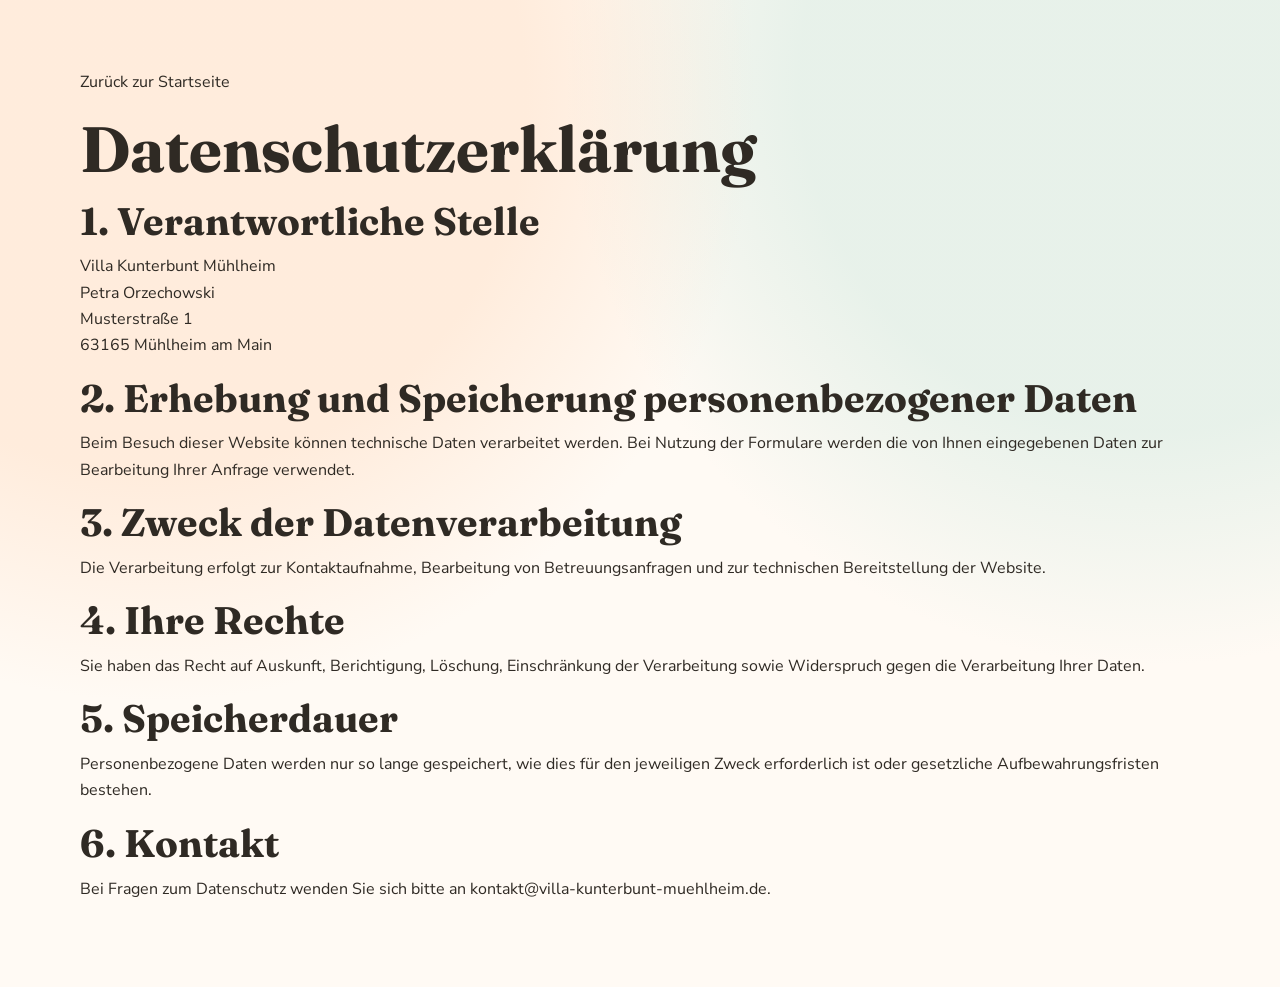
==== datenschutz.html @ 30f15ec4 "Initial premium website for Villa Kunterbunt Muehlheim" ====
<!DOCTYPE html>
<html lang="de">
<head>
  <meta charset="UTF-8" />
  <meta name="viewport" content="width=device-width, initial-scale=1.0" />
  <title>Datenschutz | Villa Kunterbunt Mühlheim</title>
  <link rel="preconnect" href="https://fonts.googleapis.com" />
  <link rel="preconnect" href="https://fonts.gstatic.com" crossorigin />
  <link href="https://fonts.googleapis.com/css2?family=Fraunces:opsz,wght@9..144,500;9..144,700&family=Nunito+Sans:wght@400;600;700;800&display=swap" rel="stylesheet" />
  <link rel="stylesheet" href="style.css" />
</head>
<body>
  <main class="section">
    <div class="container">
      <p><a href="index.html">Zurück zur Startseite</a></p>
      <h1>Datenschutzerklärung</h1>
      <h2>1. Verantwortliche Stelle</h2>
      <p>
        Villa Kunterbunt Mühlheim<br />
        Petra Orzechowski<br />
        Musterstraße 1<br />
        63165 Mühlheim am Main
      </p>
      <h2>2. Erhebung und Speicherung personenbezogener Daten</h2>
      <p>Beim Besuch dieser Website können technische Daten verarbeitet werden. Bei Nutzung der Formulare werden die von Ihnen eingegebenen Daten zur Bearbeitung Ihrer Anfrage verwendet.</p>
      <h2>3. Zweck der Datenverarbeitung</h2>
      <p>Die Verarbeitung erfolgt zur Kontaktaufnahme, Bearbeitung von Betreuungsanfragen und zur technischen Bereitstellung der Website.</p>
      <h2>4. Ihre Rechte</h2>
      <p>Sie haben das Recht auf Auskunft, Berichtigung, Löschung, Einschränkung der Verarbeitung sowie Widerspruch gegen die Verarbeitung Ihrer Daten.</p>
      <h2>5. Speicherdauer</h2>
      <p>Personenbezogene Daten werden nur so lange gespeichert, wie dies für den jeweiligen Zweck erforderlich ist oder gesetzliche Aufbewahrungsfristen bestehen.</p>
      <h2>6. Kontakt</h2>
      <p>Bei Fragen zum Datenschutz wenden Sie sich bitte an kontakt@villa-kunterbunt-muehlheim.de.</p>
    </div>
  </main>
</body>
</html>
---- style.css ----
:root {
  --bg: #fffaf4;
  --bg-soft: #fff2e5;
  --surface: #ffffff;
  --text: #2f2a24;
  --muted: #6c6258;
  --primary: #f08b6e;
  --primary-strong: #de6f50;
  --secondary: #88b8ae;
  --ring: rgba(240, 139, 110, 0.3);
  --shadow: 0 12px 32px rgba(64, 44, 24, 0.12);
  --radius: 18px;
}

* {
  box-sizing: border-box;
}

html {
  scroll-behavior: smooth;
}

body {
  margin: 0;
  font-family: "Nunito Sans", "Segoe UI", sans-serif;
  color: var(--text);
  background:
    radial-gradient(circle at 12% 10%, rgba(255, 219, 191, 0.45) 0 26%, transparent 42%),
    radial-gradient(circle at 90% 8%, rgba(190, 226, 216, 0.36) 0 24%, transparent 40%),
    var(--bg);
  line-height: 1.65;
}

h1,
h2,
h3 {
  font-family: "Fraunces", Georgia, serif;
  line-height: 1.2;
  margin: 0 0 0.6rem;
}

h1 {
  font-size: clamp(2rem, 5vw, 4rem);
}

h2 {
  font-size: clamp(1.5rem, 3vw, 2.5rem);
}

h3 {
  font-size: clamp(1.15rem, 2vw, 1.4rem);
}

p {
  margin: 0 0 1rem;
}

a {
  color: inherit;
  text-decoration: none;
}

.skip-link {
  position: absolute;
  left: -9999px;
  top: auto;
  width: 1px;
  height: 1px;
  overflow: hidden;
}

.skip-link:focus {
  left: 1rem;
  top: 1rem;
  width: auto;
  height: auto;
  background: var(--surface);
  padding: 0.7rem 1rem;
  border-radius: 12px;
  z-index: 999;
}

.container {
  width: min(1120px, 92vw);
  margin-inline: auto;
}

.site-header {
  position: sticky;
  top: 0;
  z-index: 100;
  backdrop-filter: blur(8px);
  background: rgba(255, 250, 244, 0.82);
  border-bottom: 1px solid rgba(108, 98, 88, 0.12);
}

.nav {
  display: flex;
  align-items: center;
  justify-content: space-between;
  min-height: 74px;
}

.brand {
  display: flex;
  gap: 0.7rem;
  align-items: center;
}

.brand-mark {
  display: inline-grid;
  place-items: center;
  width: 44px;
  height: 44px;
  background: linear-gradient(140deg, var(--primary), #f8b89b);
  border-radius: 13px;
  color: #fff;
  font-weight: 800;
}

.brand-text {
  display: flex;
  flex-direction: column;
  font-size: 0.9rem;
  line-height: 1.1;
}

.brand-text small {
  color: var(--muted);
}

.nav-toggle {
  border: 0;
  background: transparent;
  font-weight: 700;
  color: var(--text);
}

.nav-list {
  list-style: none;
  display: none;
  gap: 1rem;
  margin: 0;
  padding: 0;
}

.nav-list a {
  padding: 0.35rem 0.2rem;
  border-radius: 8px;
  font-weight: 700;
}

.nav-list a:hover,
.nav-list a:focus-visible {
  color: var(--primary-strong);
}

.btn {
  display: inline-flex;
  align-items: center;
  justify-content: center;
  border: 0;
  border-radius: 999px;
  background: var(--primary);
  color: #fff;
  padding: 0.75rem 1.2rem;
  font-weight: 800;
  cursor: pointer;
  transition: transform 180ms ease, background-color 180ms ease;
}

.btn:hover,
.btn:focus-visible {
  transform: translateY(-2px);
  background: var(--primary-strong);
}

.btn-ghost {
  background: transparent;
  border: 2px solid rgba(222, 111, 80, 0.3);
  color: var(--primary-strong);
}

.btn-sm {
  padding: 0.45rem 0.9rem;
  font-size: 0.9rem;
}

.hero {
  position: relative;
  overflow: clip;
  padding: 6rem 0 4rem;
}

.hero-bg {
  position: absolute;
  inset: 0;
  background:
    linear-gradient(110deg, rgba(255, 255, 255, 0.15), rgba(255, 255, 255, 0.4)),
    radial-gradient(circle at 65% 50%, rgba(136, 184, 174, 0.15), transparent 52%);
  will-change: transform;
}

.hero-shape {
  position: absolute;
  border-radius: 50%;
  filter: blur(2px);
}

.hero-shape-a {
  width: 220px;
  height: 220px;
  right: -60px;
  top: 20%;
  background: rgba(240, 139, 110, 0.24);
}

.hero-shape-b {
  width: 280px;
  height: 280px;
  left: -100px;
  bottom: -120px;
  background: rgba(136, 184, 174, 0.22);
}

.hero-content {
  position: relative;
  max-width: 740px;
}

.kicker {
  display: inline-block;
  margin-bottom: 0.75rem;
  color: var(--primary-strong);
  font-weight: 800;
  letter-spacing: 0.04em;
  text-transform: uppercase;
  font-size: 0.82rem;
}

.lead {
  font-size: clamp(1.05rem, 2vw, 1.3rem);
  color: #4f4740;
}

.hero-cta {
  display: flex;
  flex-wrap: wrap;
  gap: 0.75rem;
  margin: 1.2rem 0 1.4rem;
}

.hero-badges {
  display: flex;
  flex-wrap: wrap;
  gap: 0.55rem;
  list-style: none;
  padding: 0;
  margin: 0;
}

.hero-badges li {
  background: var(--surface);
  border: 1px solid rgba(108, 98, 88, 0.14);
  border-radius: 999px;
  padding: 0.45rem 0.85rem;
  font-weight: 700;
}

.section {
  padding: 4.3rem 0;
}

.section-soft {
  background: linear-gradient(180deg, rgba(255, 242, 229, 0.95), rgba(255, 242, 229, 0.45));
}

.split {
  display: grid;
  gap: 1.8rem;
}

.image-card {
  background: var(--surface);
  border-radius: var(--radius);
  box-shadow: var(--shadow);
  min-height: 300px;
  display: grid;
  place-items: center;
  border: 1px solid rgba(108, 98, 88, 0.12);
}

.image-placeholder {
  color: var(--muted);
  font-weight: 700;
}

.tag-row {
  display: flex;
  flex-wrap: wrap;
  gap: 0.55rem;
}

.tag-row span {
  padding: 0.4rem 0.75rem;
  border-radius: 999px;
  background: rgba(136, 184, 174, 0.16);
  font-weight: 700;
}

.section-head {
  margin-bottom: 1.5rem;
}

.card-grid {
  display: grid;
  gap: 1rem;
}

.card {
  background: var(--surface);
  border-radius: var(--radius);
  padding: 1.2rem;
  border: 1px solid rgba(108, 98, 88, 0.12);
  box-shadow: var(--shadow);
  transition: transform 180ms ease;
}

.card:hover {
  transform: translateY(-4px);
}

.timeline {
  display: grid;
  gap: 0.8rem;
}

.time-item {
  background: var(--surface);
  border: 1px solid rgba(108, 98, 88, 0.12);
  border-left: 6px solid var(--secondary);
  border-radius: 14px;
  padding: 0.9rem 1rem;
}

.note {
  margin-top: 1rem;
  color: var(--muted);
  font-weight: 700;
}

.section-gallery {
  position: relative;
}

.gallery-grid {
  display: grid;
  grid-template-columns: repeat(2, minmax(0, 1fr));
  gap: 0.9rem;
}

.gallery-item {
  min-height: 120px;
  border-radius: 14px;
  display: grid;
  place-items: center;
  font-weight: 800;
  color: #5a5148;
  border: 1px dashed rgba(108, 98, 88, 0.3);
  background:
    linear-gradient(135deg, rgba(240, 139, 110, 0.22), rgba(136, 184, 174, 0.2));
}

.faq {
  display: grid;
  gap: 0.8rem;
}

.faq-item {
  border-radius: 14px;
  border: 1px solid rgba(108, 98, 88, 0.16);
  background: var(--surface);
  overflow: hidden;
}

.faq-question {
  width: 100%;
  text-align: left;
  padding: 1rem;
  border: 0;
  background: transparent;
  font: inherit;
  font-weight: 800;
  cursor: pointer;
}

.faq-answer {
  max-height: 0;
  overflow: hidden;
  transition: max-height 250ms ease;
}

.faq-answer p {
  margin: 0;
  padding: 0 1rem 1rem;
}

.form {
  background: var(--surface);
  border-radius: var(--radius);
  box-shadow: var(--shadow);
  border: 1px solid rgba(108, 98, 88, 0.14);
  padding: 1.2rem;
  display: grid;
  gap: 0.55rem;
}

label {
  font-weight: 700;
}

input,
textarea {
  width: 100%;
  border: 1px solid rgba(108, 98, 88, 0.26);
  border-radius: 12px;
  padding: 0.7rem 0.8rem;
  font: inherit;
  background: #fffdfa;
}

input:focus-visible,
textarea:focus-visible,
button:focus-visible,
a:focus-visible {
  outline: 3px solid var(--ring);
  outline-offset: 1px;
}

.form-message {
  min-height: 1.4rem;
  margin: 0;
  font-weight: 700;
  color: var(--secondary);
}

.contact-list {
  padding-left: 1.1rem;
}

.floating-cta {
  position: fixed;
  right: 1rem;
  bottom: 1rem;
  z-index: 120;
  background: var(--primary-strong);
  color: #fff;
  font-weight: 800;
  border-radius: 999px;
  padding: 0.85rem 1.1rem;
  box-shadow: 0 10px 22px rgba(222, 111, 80, 0.35);
}

.site-footer {
  border-top: 1px solid rgba(108, 98, 88, 0.16);
  background: #fff7ef;
  padding: 1.2rem 0;
}

.footer-content {
  display: flex;
  gap: 1rem;
  align-items: center;
  justify-content: space-between;
  flex-wrap: wrap;
}

.footer-links {
  display: flex;
  gap: 0.8rem;
  font-weight: 700;
}

.reveal {
  opacity: 0;
  transform: translateY(14px);
  transition: opacity 500ms ease, transform 500ms ease;
}

.reveal.show {
  opacity: 1;
  transform: translateY(0);
}

@media (min-width: 840px) {
  .nav-toggle {
    display: none;
  }

  .nav-list {
    display: flex;
    align-items: center;
  }

  .split {
    grid-template-columns: repeat(2, minmax(0, 1fr));
    align-items: center;
  }

  .split.reverse > :first-child {
    order: 2;
  }

  .card-grid-3 {
    grid-template-columns: repeat(3, minmax(0, 1fr));
  }

  .card-grid-2 {
    grid-template-columns: repeat(2, minmax(0, 1fr));
  }

  .gallery-grid {
    grid-template-columns: repeat(3, minmax(0, 1fr));
  }
}

@media (max-width: 839px) {
  .nav-list.open {
    display: grid;
    position: absolute;
    left: 4vw;
    right: 4vw;
    top: 66px;
    padding: 1rem;
    background: #fffaf4;
    border: 1px solid rgba(108, 98, 88, 0.14);
    border-radius: 14px;
    box-shadow: var(--shadow);
  }
}

@media (prefers-reduced-motion: reduce) {
  html {
    scroll-behavior: auto;
  }

  * {
    animation: none !important;
    transition: none !important;
  }
}
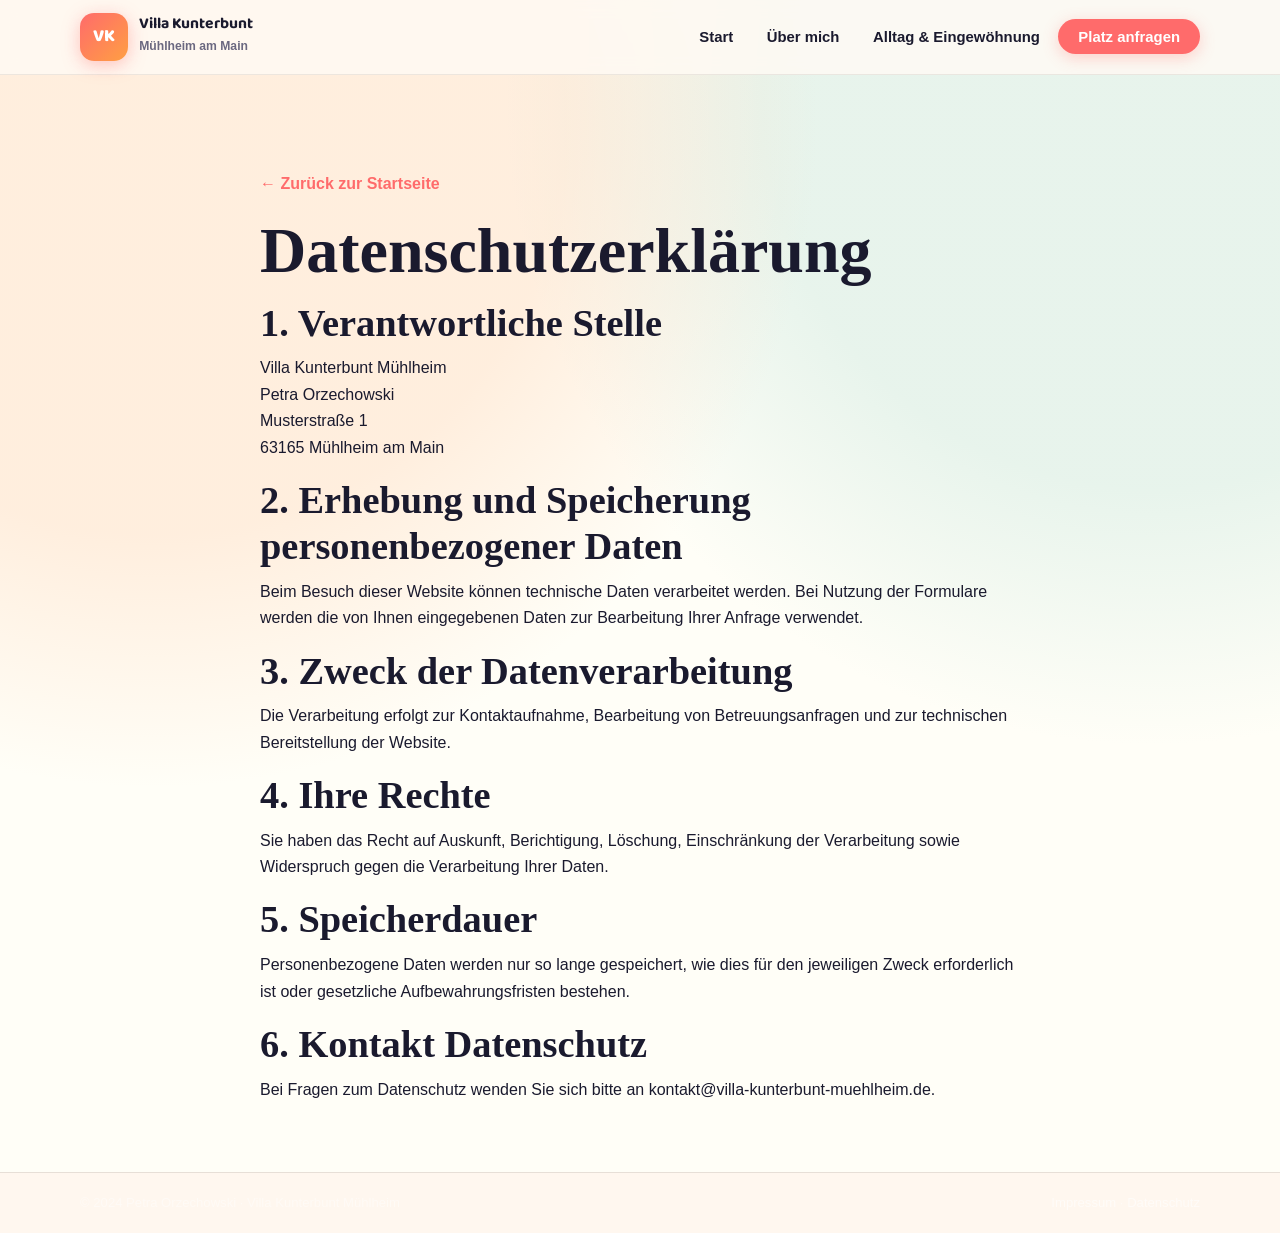
==== commit 753ba1e6: "Redesign: multi-page layout, parallax, joyful children's design, real content" ====
--- a/datenschutz.html
+++ b/datenschutz.html
@@ -6,21 +6,34 @@
   <title>Datenschutz | Villa Kunterbunt Mühlheim</title>
   <link rel="preconnect" href="https://fonts.googleapis.com" />
   <link rel="preconnect" href="https://fonts.gstatic.com" crossorigin />
-  <link href="https://fonts.googleapis.com/css2?family=Fraunces:opsz,wght@9..144,500;9..144,700&family=Nunito+Sans:wght@400;600;700;800&display=swap" rel="stylesheet" />
+  <link href="https://fonts.googleapis.com/css2?family=Baloo+2:wght@700;800&family=Nunito:wght@400;600;700;800&display=swap" rel="stylesheet" />
   <link rel="stylesheet" href="style.css" />
 </head>
 <body>
-  <main class="section">
-    <div class="container">
-      <p><a href="index.html">Zurück zur Startseite</a></p>
-      <h1>Datenschutzerklärung</h1>
+  <a class="skip-link" href="#main">Zum Inhalt springen</a>
+  <header class="site-header" id="site-header">
+    <nav class="nav container" aria-label="Hauptnavigation">
+      <a class="logo" href="index.html" aria-label="Villa Kunterbunt Startseite">
+        <div class="logo-mark" aria-hidden="true">VK</div>
+        <div class="logo-text"><strong>Villa Kunterbunt</strong><small>Mühlheim am Main</small></div>
+      </a>
+      <button class="nav-toggle" aria-expanded="false" aria-label="Menü öffnen" aria-controls="nav-menu">
+        <span></span><span></span><span></span>
+      </button>
+      <ul class="nav-menu" id="nav-menu">
+        <li><a href="index.html">Start</a></li>
+        <li><a href="ueber-mich.html">Über mich</a></li>
+        <li><a href="eingewohnung.html">Alltag & Eingewöhnung</a></li>
+        <li><a href="kontakt.html" class="nav-cta">Platz anfragen</a></li>
+      </ul>
+    </nav>
+  </header>
+  <main id="main" class="section" style="padding-top:6rem;">
+    <div class="container" style="max-width:760px;">
+      <a href="index.html" style="font-weight:800;color:var(--coral);">← Zurück zur Startseite</a>
+      <h1 style="margin-top:1rem;">Datenschutzerklärung</h1>
       <h2>1. Verantwortliche Stelle</h2>
-      <p>
-        Villa Kunterbunt Mühlheim<br />
-        Petra Orzechowski<br />
-        Musterstraße 1<br />
-        63165 Mühlheim am Main
-      </p>
+      <p>Villa Kunterbunt Mühlheim<br />Petra Orzechowski<br />Musterstraße 1<br />63165 Mühlheim am Main</p>
       <h2>2. Erhebung und Speicherung personenbezogener Daten</h2>
       <p>Beim Besuch dieser Website können technische Daten verarbeitet werden. Bei Nutzung der Formulare werden die von Ihnen eingegebenen Daten zur Bearbeitung Ihrer Anfrage verwendet.</p>
       <h2>3. Zweck der Datenverarbeitung</h2>
@@ -29,9 +42,18 @@
       <p>Sie haben das Recht auf Auskunft, Berichtigung, Löschung, Einschränkung der Verarbeitung sowie Widerspruch gegen die Verarbeitung Ihrer Daten.</p>
       <h2>5. Speicherdauer</h2>
       <p>Personenbezogene Daten werden nur so lange gespeichert, wie dies für den jeweiligen Zweck erforderlich ist oder gesetzliche Aufbewahrungsfristen bestehen.</p>
-      <h2>6. Kontakt</h2>
+      <h2>6. Kontakt Datenschutz</h2>
       <p>Bei Fragen zum Datenschutz wenden Sie sich bitte an kontakt@villa-kunterbunt-muehlheim.de.</p>
     </div>
   </main>
+  <footer class="site-footer">
+    <div class="container">
+      <div class="footer-bottom" style="border-top:none;padding-top:0;">
+        <span>© 2024 Petra Orzechowski · Villa Kunterbunt Mühlheim</span>
+        <span><a href="impressum.html" style="color:rgba(255,255,255,.6);">Impressum</a> · <a href="datenschutz.html" style="color:rgba(255,255,255,.6);">Datenschutz</a></span>
+      </div>
+    </div>
+  </footer>
+  <script src="script.js"></script>
 </body>
 </html>
--- a/style.css
+++ b/style.css
@@ -1,5 +1,522 @@
+/* =====================================================
+   VILLA KUNTERBUNT — Design System
+   ===================================================== */
 :root {
-  --bg: #fffaf4;
+  --yellow: #FFD93D;
+  --coral: #FF6B6B;
+  --mint: #6BCB77;
+  --blue: #4D96FF;
+  --purple: #C77DFF;
+  --orange: #FF9F43;
+
+  --bg: #FFFEF7;
+  --bg-yellow: #FFF9E6;
+  --bg-coral: #FFF0EE;
+  --bg-mint: #EEFDF1;
+  --bg-blue: #EEF4FF;
+  --bg-purple: #F6EEFF;
+
+  --text: #1A1A2E;
+  --muted: #6B6880;
+  --card: #FFFFFF;
+  --border: rgba(26,26,46,0.09);
+
+  --radius: 18px;
+  --radius-lg: 28px;
+  --radius-full: 999px;
+  --shadow: 0 6px 28px rgba(26,26,46,0.10);
+  --shadow-lg: 0 14px 54px rgba(26,26,46,0.16);
+  --trans: 0.28s cubic-bezier(0.34,1.56,0.64,1);
+}
+
+/* ── RESET ── */
+*, *::before, *::after { box-sizing: border-box; margin: 0; padding: 0; }
+html { scroll-behavior: smooth; }
+body {
+  font-family: "Nunito", "Segoe UI", sans-serif;
+  color: var(--text); background: var(--bg);
+  line-height: 1.7; overflow-x: hidden;
+}
+img { max-width: 100%; display: block; }
+a { text-decoration: none; color: inherit; }
+ul { list-style: none; }
+
+/* ── SKIP LINK ── */
+.skip-link { position:absolute; left:-9999px; top:auto; width:1px; height:1px; overflow:hidden; }
+.skip-link:focus { left:1rem; top:1rem; width:auto; height:auto; background:#fff; padding:.75rem 1rem; border-radius:12px; z-index:999; }
+
+/* ── TYPOGRAPHY ── */
+h1,h2,h3,h4 {
+  font-family: "Baloo 2", "Nunito", sans-serif;
+  font-weight: 800; line-height: 1.15;
+}
+h1 { font-size: clamp(2.2rem, 6vw, 4.6rem); }
+h2 { font-size: clamp(1.7rem, 4vw, 2.9rem); }
+h3 { font-size: clamp(1.15rem, 2.5vw, 1.65rem); }
+p { margin-bottom: 1rem; }
+p:last-child { margin-bottom: 0; }
+.kicker {
+  display: inline-block; font-weight: 800; font-size: .78rem;
+  letter-spacing: .09em; text-transform: uppercase;
+  color: var(--coral); margin-bottom: .5rem;
+}
+
+/* ── LAYOUT ── */
+.container { width: min(1140px, 92vw); margin-inline: auto; }
+.section { padding: 5rem 0; position: relative; }
+.section-sm { padding: 3rem 0; }
+.section-head { text-align: center; max-width: 640px; margin-inline: auto; margin-bottom: 2.5rem; }
+
+/* ── BUTTONS ── */
+.btn {
+  display: inline-flex; align-items: center; gap: .45rem;
+  border: 0; border-radius: var(--radius-full);
+  padding: .85rem 1.7rem;
+  font: 800 1rem/1 "Nunito", sans-serif;
+  cursor: pointer; transition: var(--trans);
+}
+.btn-primary { background: var(--coral); color: #fff; box-shadow: 0 6px 22px rgba(255,107,107,.4); }
+.btn-primary:hover { transform: translateY(-3px) scale(1.03); box-shadow: 0 12px 30px rgba(255,107,107,.5); }
+.btn-yellow { background: var(--yellow); color: var(--text); box-shadow: 0 6px 20px rgba(255,217,61,.4); }
+.btn-yellow:hover { transform: translateY(-3px) scale(1.03); }
+.btn-ghost { background: transparent; border: 2.5px solid var(--coral); color: var(--coral); }
+.btn-ghost:hover { background: var(--coral); color: #fff; transform: translateY(-2px); }
+.btn-white { background: #fff; color: var(--coral); box-shadow: var(--shadow); }
+.btn-white:hover { transform: translateY(-3px); box-shadow: var(--shadow-lg); }
+a:focus-visible, button:focus-visible, input:focus-visible, textarea:focus-visible {
+  outline: 3px solid var(--coral); outline-offset: 2px;
+}
+
+/* ── HEADER ── */
+.site-header {
+  position: fixed; top: 0; left: 0; right: 0; z-index: 200;
+  transition: background .3s, box-shadow .3s;
+}
+.site-header.scrolled {
+  background: rgba(255,254,247,.95); backdrop-filter: blur(12px);
+  box-shadow: 0 2px 24px rgba(26,26,46,.1);
+}
+.nav { display: flex; align-items: center; justify-content: space-between; min-height: 76px; }
+.logo { display: flex; align-items: center; gap: .7rem; font-weight: 800; }
+.logo-mark {
+  width: 48px; height: 48px; border-radius: 14px;
+  display: grid; place-items: center;
+  font-family: "Baloo 2", sans-serif; font-weight: 800; font-size: 1.1rem;
+  color: #fff;
+  background: linear-gradient(135deg, var(--coral), var(--orange));
+  box-shadow: 0 4px 18px rgba(255,107,107,.4);
+  flex-shrink: 0;
+}
+.logo-text strong { display: block; line-height: 1.1; font-size: .98rem; font-family: "Baloo 2", sans-serif; }
+.logo-text small { color: var(--muted); font-size: .76rem; font-weight: 700; }
+.nav-menu { display: flex; align-items: center; gap: .2rem; }
+.nav-menu a {
+  padding: .5rem .95rem; border-radius: var(--radius-full);
+  font-weight: 800; font-size: .93rem; transition: .2s;
+}
+.nav-menu a:hover { background: var(--bg-yellow); color: var(--coral); }
+.nav-menu a.active { background: var(--bg-coral); color: var(--coral); }
+.nav-cta {
+  background: var(--coral) !important; color: #fff !important;
+  padding: .6rem 1.25rem !important;
+  box-shadow: 0 4px 16px rgba(255,107,107,.3);
+}
+.nav-cta:hover { transform: translateY(-2px); box-shadow: 0 8px 24px rgba(255,107,107,.45) !important; }
+.nav-toggle {
+  display: none; background: none; border: none; cursor: pointer;
+  width: 44px; height: 44px;
+  flex-direction: column; align-items: center; justify-content: center; gap: 6px;
+}
+.nav-toggle span {
+  display: block; width: 28px; height: 3px;
+  background: var(--text); border-radius: 3px;
+  transition: .3s cubic-bezier(.68,-.6,.32,1.6);
+}
+.nav-toggle.open span:nth-child(1) { transform: translateY(9px) rotate(45deg); }
+.nav-toggle.open span:nth-child(2) { transform: scaleX(0); opacity: 0; }
+.nav-toggle.open span:nth-child(3) { transform: translateY(-9px) rotate(-45deg); }
+
+/* ── HERO (landing) ── */
+.hero {
+  min-height: 100vh; display: flex; align-items: center;
+  position: relative; overflow: clip; padding: 7rem 0 4rem;
+  background: linear-gradient(135deg, #FFFEF7 0%, #FFF0EE 38%, #EEF4FF 68%, #EEFDF1 100%);
+}
+.hero-deco { position: absolute; inset: 0; pointer-events: none; }
+.blob {
+  position: absolute; border-radius: 50%;
+  will-change: transform; pointer-events: none;
+}
+.hero-content { position: relative; z-index: 2; max-width: 720px; }
+.hero h1 { margin-bottom: .9rem; }
+.hero h1 em { font-style: normal; color: var(--coral); }
+.hero .lead { font-size: clamp(1.05rem,2vw,1.28rem); color: #4A4560; margin-bottom: 1.8rem; }
+.hero-cta { display: flex; flex-wrap: wrap; gap: .8rem; margin-bottom: 2rem; }
+.hero-badges { display: flex; flex-wrap: wrap; gap: .55rem; }
+.hero-badges li {
+  background: #fff; border: 2px solid var(--border);
+  border-radius: var(--radius-full); padding: .38rem .85rem;
+  font-weight: 800; font-size: .88rem;
+}
+
+/* ── DECO ITEMS (floating emoji/shapes) ── */
+.deco-item {
+  position: absolute; pointer-events: none; will-change: transform;
+  user-select: none; line-height: 1;
+}
+
+/* ── WAVE DIVIDER ── */
+.wave { line-height: 0; display: block; overflow: hidden; }
+.wave svg { display: block; width: 100%; }
+
+/* ── STATS STRIP ── */
+.stats-strip { background: var(--yellow); padding: 2.5rem 0; overflow: hidden; position: relative; }
+.stats-grid { display: grid; grid-template-columns: repeat(4,1fr); gap: 1rem; text-align: center; }
+.stat-item .icon { font-size: 2.2rem; margin-bottom: .3rem; }
+.stat-item strong {
+  display: block; font-family: "Baloo 2", sans-serif;
+  font-size: clamp(2rem,4vw,3.4rem); font-weight: 800; line-height: 1; color: var(--text);
+}
+.stat-item span { font-weight: 800; font-size: .88rem; color: #4A3C00; }
+
+/* ── TEASER CARDS ── */
+.teaser-grid { display: grid; grid-template-columns: repeat(3,1fr); gap: 1.5rem; }
+.teaser-card {
+  background: var(--card); border-radius: var(--radius-lg);
+  padding: 2rem 1.8rem; box-shadow: var(--shadow);
+  transition: var(--trans); position: relative; overflow: hidden;
+  border: 2.5px solid transparent;
+  display: flex; flex-direction: column;
+}
+.teaser-card:hover { transform: translateY(-8px) rotate(.4deg); box-shadow: var(--shadow-lg); }
+.teaser-card-yellow:hover { border-color: var(--yellow); }
+.teaser-card-mint:hover   { border-color: var(--mint); }
+.teaser-card-blue:hover   { border-color: var(--blue); }
+.teaser-icon { font-size: 3rem; margin-bottom: .8rem; }
+.teaser-card h3 { margin-bottom: .5rem; }
+.teaser-card p { color: var(--muted); flex: 1; margin-bottom: 1.2rem; }
+.teaser-link { font-weight: 800; display: inline-flex; align-items: center; gap: .3rem; transition: gap .2s; }
+.teaser-link:hover { gap: .55rem; }
+.teaser-card-yellow .teaser-link { color: #B38600; }
+.teaser-card-mint .teaser-link   { color: #2F8C4B; }
+.teaser-card-blue .teaser-link   { color: var(--blue); }
+.teaser-bg-icon {
+  position: absolute; right: -14px; bottom: -18px;
+  font-size: 7.5rem; opacity: .06; pointer-events: none; line-height: 1;
+}
+
+/* ── FEATURES ── */
+.feature-grid { display: grid; grid-template-columns: repeat(auto-fit,minmax(200px,1fr)); gap: 1.5rem; }
+.feature-item { text-align: center; padding: 1.4rem 1rem; }
+.feature-icon {
+  width: 72px; height: 72px; border-radius: 20px;
+  display: grid; place-items: center; font-size: 2rem;
+  margin: 0 auto .9rem;
+}
+.fi-yellow { background: var(--bg-yellow); }
+.fi-coral  { background: var(--bg-coral); }
+.fi-mint   { background: var(--bg-mint); }
+.fi-blue   { background: var(--bg-blue); }
+.fi-purple { background: var(--bg-purple); }
+.feature-item h3 { font-size: 1.05rem; margin-bottom: .35rem; }
+.feature-item p  { color: var(--muted); font-size: .9rem; }
+
+/* ── GENERIC CARD ── */
+.card {
+  background: var(--card); border-radius: var(--radius);
+  padding: 1.5rem; box-shadow: var(--shadow);
+  border: 2px solid var(--border); transition: .2s ease;
+}
+.card:hover { transform: translateY(-4px); box-shadow: var(--shadow-lg); }
+
+/* ── SPLIT LAYOUT ── */
+.split { display: grid; grid-template-columns: repeat(2,1fr); gap: 3rem; align-items: center; }
+.split.rev > *:first-child { order: 2; }
+
+/* ── IMAGE PLACEHOLDER ── */
+.img-ph {
+  background: linear-gradient(135deg, var(--bg-yellow), var(--bg-coral));
+  border-radius: var(--radius-lg); min-height: 320px;
+  display: grid; place-items: center; text-align: center; padding: 2rem;
+  font-weight: 800; color: var(--muted);
+  border: 3px dashed rgba(26,26,46,.15);
+}
+
+/* ── PAGE HERO (sub-pages) ── */
+.page-hero {
+  padding: 8.5rem 0 3.5rem; position: relative; overflow: clip;
+}
+.page-hero-content { position: relative; z-index: 2; }
+.page-hero h1 { margin-bottom: .8rem; }
+.page-hero .lead { font-size: 1.12rem; color: var(--muted); max-width: 600px; }
+
+/* ── SECTION BACKGROUNDS ── */
+.bg-yellow { background: var(--bg-yellow); }
+.bg-coral  { background: var(--bg-coral); }
+.bg-mint   { background: var(--bg-mint); }
+.bg-blue   { background: var(--bg-blue); }
+.bg-purple { background: var(--bg-purple); }
+.bg-dark   { background: var(--text); color: #fff; }
+.bg-dark .kicker { color: var(--yellow); }
+
+/* ── TIMELINE (career) ── */
+.timeline { position: relative; padding-left: 2.2rem; }
+.timeline::before {
+  content: ""; position: absolute; left: 0; top: 0; bottom: 0;
+  width: 4px; border-radius: 2px;
+  background: linear-gradient(to bottom, var(--coral), var(--yellow), var(--mint), var(--blue));
+}
+.tl-item { position: relative; padding: 0 0 2.2rem 2rem; }
+.tl-item:last-child { padding-bottom: 0; }
+.tl-dot {
+  position: absolute; left: -2.55rem; top: .2rem;
+  width: 20px; height: 20px; border-radius: 50%;
+  background: #fff; border: 4px solid var(--coral);
+  box-shadow: 0 2px 10px rgba(255,107,107,.4);
+}
+.tl-year {
+  display: inline-block; background: var(--bg-coral); color: var(--coral);
+  padding: .2rem .7rem; border-radius: var(--radius-full);
+  font-weight: 800; font-size: .83rem; margin-bottom: .4rem;
+}
+.tl-item h4 { margin-bottom: .3rem; }
+.tl-item p  { color: var(--muted); font-size: .93rem; margin: 0; }
+
+/* ── CERT CARDS ── */
+.cert-cards { display: grid; grid-template-columns: repeat(auto-fit,minmax(250px,1fr)); gap: 1.2rem; }
+.cert-card {
+  background: var(--card); border-radius: var(--radius); padding: 1.3rem 1.5rem;
+  box-shadow: var(--shadow); border-top: 4px solid var(--coral);
+}
+.cert-card .year { font-family: "Baloo 2", sans-serif; font-size: 2.2rem; font-weight: 800; color: var(--coral); line-height: 1; }
+.cert-card h4 { margin: .2rem 0 .15rem; }
+.cert-card p { color: var(--muted); font-size: .88rem; margin: 0; }
+
+/* ── QUOTE ── */
+.quote-block {
+  border-radius: var(--radius-lg); padding: 2.5rem 2.5rem 2.5rem 5rem;
+  background: linear-gradient(135deg, var(--bg-yellow), var(--bg-coral));
+  position: relative; border-left: 6px solid var(--yellow);
+}
+.quote-block::before {
+  content: "\201C"; font-family: "Baloo 2", sans-serif; font-size: 9rem; line-height: .7;
+  position: absolute; top: 1.2rem; left: 1.2rem;
+  color: var(--yellow); opacity: .55;
+}
+.quote-block blockquote { font-size: clamp(1.05rem,2vw,1.3rem); font-weight: 700; font-style: italic; }
+.quote-block cite { display: block; margin-top: .9rem; font-style: normal; font-weight: 800; color: var(--coral); }
+
+/* ── STEP CARDS (Eingewöhnung) ── */
+.steps { display: grid; gap: 1.2rem; counter-reset: step; }
+.step-item {
+  display: flex; gap: 1.2rem; align-items: flex-start;
+  background: var(--card); border-radius: var(--radius);
+  padding: 1.3rem 1.5rem; box-shadow: var(--shadow);
+  counter-increment: step; transition: .2s;
+}
+.step-item:hover { transform: translateX(6px); }
+.step-num {
+  flex-shrink: 0; width: 50px; height: 50px; border-radius: 50%;
+  background: linear-gradient(135deg, var(--coral), var(--orange));
+  color: #fff; display: grid; place-items: center;
+  font-family: "Baloo 2", sans-serif; font-weight: 800; font-size: 1.35rem;
+  box-shadow: 0 4px 14px rgba(255,107,107,.35);
+}
+.step-body h4 { margin-bottom: .3rem; }
+.step-body p  { color: var(--muted); font-size: .92rem; margin: 0; }
+
+/* ── TIME STEPS (Tagesablauf) ── */
+.time-steps { display: grid; gap: .85rem; }
+.time-step {
+  display: flex; gap: 1.2rem; align-items: center;
+  background: var(--card); border-radius: var(--radius);
+  padding: 1rem 1.3rem; box-shadow: 0 3px 16px rgba(26,26,46,.08);
+  border-left: 5px solid var(--step-color, var(--coral));
+  transition: .2s;
+}
+.time-step:hover { transform: translateX(5px); }
+.step-emoji { font-size: 1.9rem; flex-shrink: 0; }
+.step-time  { font-family: "Baloo 2", sans-serif; font-weight: 800; font-size: .92rem; color: var(--step-color, var(--coral)); min-width: 110px; white-space: nowrap; }
+.step-info h4 { margin-bottom: .15rem; }
+.step-info p  { color: var(--muted); font-size: .9rem; margin: 0; }
+
+/* ── ACTIVITY CARDS ── */
+.activity-grid { display: grid; grid-template-columns: repeat(auto-fit,minmax(180px,1fr)); gap: 1rem; }
+.activity-card {
+  background: var(--card); border-radius: var(--radius); padding: 1.2rem;
+  text-align: center; box-shadow: var(--shadow); transition: var(--trans);
+  border: 2.5px solid transparent;
+}
+.activity-card:hover { transform: translateY(-5px) scale(1.02); border-color: var(--yellow); }
+.activity-card .icon { font-size: 2.6rem; margin-bottom: .5rem; }
+.activity-card h4 { font-size: .95rem; }
+.activity-card p { color: var(--muted); font-size: .85rem; margin: 0; }
+
+/* ── KOSTEN ── */
+.kosten-card {
+  background: linear-gradient(135deg, var(--coral), var(--orange));
+  border-radius: var(--radius-lg); padding: 2.5rem;
+  color: #fff; text-align: center;
+}
+.kosten-card .price { font-family: "Baloo 2", sans-serif; font-size: 3.6rem; font-weight: 800; line-height: 1; margin: .5rem 0 .2rem; }
+.kosten-card .price-label { font-size: 1rem; opacity: .9; margin-bottom: 1rem; }
+.kosten-card p { opacity: .92; max-width: 440px; margin-inline: auto; }
+
+/* ── HOURS ── */
+.hours-grid { display: grid; gap: .7rem; }
+.hours-item {
+  display: flex; justify-content: space-between; align-items: center;
+  background: var(--card); border-radius: 12px; padding: .9rem 1.2rem;
+  font-weight: 700; border-left: 4px solid var(--mint);
+}
+.hours-day  { color: var(--muted); }
+.hours-time { color: var(--text); font-weight: 800; }
+
+/* ── FORM ── */
+.form-card {
+  background: var(--card); border-radius: var(--radius-lg);
+  padding: 2rem 2rem 1.5rem; box-shadow: var(--shadow-lg);
+  border: 2px solid var(--border);
+}
+.form-group { margin-bottom: 1.2rem; }
+label { display: block; font-weight: 800; margin-bottom: .4rem; font-size: .88rem; }
+input, textarea, select {
+  width: 100%; border: 2px solid var(--border); border-radius: 12px;
+  padding: .8rem 1rem; font: 700 .95rem "Nunito", sans-serif;
+  background: var(--bg); transition: .2s;
+}
+input:focus, textarea:focus { border-color: var(--coral); background: #fff; outline: none; }
+textarea { resize: vertical; }
+.form-message { min-height: 1.4rem; font-weight: 800; margin-top: .5rem; }
+.form-message.ok  { color: var(--mint); }
+.form-message.err { color: var(--coral); }
+
+/* ── FAQ ── */
+.faq-list { display: grid; gap: .8rem; }
+.faq-item {
+  background: var(--card); border-radius: var(--radius);
+  overflow: hidden; box-shadow: 0 3px 16px rgba(26,26,46,.08);
+  border: 2.5px solid transparent; transition: .2s;
+}
+.faq-item.open { border-color: var(--yellow); }
+.faq-btn {
+  width: 100%; text-align: left; padding: 1.1rem 1.3rem;
+  background: none; border: none;
+  font: 800 1rem/1.3 "Nunito", sans-serif;
+  cursor: pointer; color: var(--text);
+  display: flex; align-items: center; justify-content: space-between; gap: .5rem;
+}
+.faq-btn::after { content: "+"; font-size: 1.5rem; font-weight: 800; color: var(--coral); flex-shrink: 0; transition: .25s; }
+.faq-item.open .faq-btn::after { content: "−"; }
+.faq-body { max-height: 0; overflow: hidden; transition: max-height .3s ease; }
+.faq-body-inner { padding: 0 1.3rem 1.2rem; color: var(--muted); font-weight: 600; }
+
+/* ── CTA SECTION ── */
+.cta-section {
+  background: linear-gradient(135deg, var(--coral), var(--orange), #FF6B9D);
+  padding: 5.5rem 0; text-align: center; color: #fff;
+  position: relative; overflow: hidden;
+}
+.cta-section h2 { color: #fff; margin-bottom: .8rem; }
+.cta-section .cta-lead { font-size: 1.12rem; opacity: .92; max-width: 520px; margin: 0 auto 2rem; }
+.cta-row { display: flex; justify-content: center; flex-wrap: wrap; gap: .8rem; }
+.cta-deco { position: absolute; pointer-events: none; font-size: 4rem; opacity: .08; }
+
+/* ── FLOATING CTA ── */
+.floating-btn {
+  position: fixed; bottom: 1.4rem; right: 1.4rem; z-index: 150;
+  background: linear-gradient(135deg, var(--coral), var(--orange));
+  color: #fff; border-radius: var(--radius-full);
+  padding: .9rem 1.4rem; font-weight: 800; font-size: .92rem;
+  box-shadow: 0 8px 28px rgba(255,107,107,.45);
+  transition: var(--trans);
+  animation: flt 3s ease-in-out infinite;
+}
+.floating-btn:hover { transform: translateY(-5px) scale(1.05); box-shadow: 0 14px 36px rgba(255,107,107,.55); animation: none; }
+@keyframes flt { 0%,100%{transform:translateY(0)} 50%{transform:translateY(-5px)} }
+
+/* ── GALLERY ── */
+.gallery-grid { display: grid; grid-template-columns: repeat(3,1fr); gap: 1rem; }
+.gallery-item {
+  aspect-ratio: 4/3; border-radius: var(--radius);
+  display: grid; place-items: center;
+  font-weight: 800; color: var(--muted); font-size: .9rem;
+  background: linear-gradient(135deg, var(--bg-yellow), var(--bg-mint));
+  border: 3px dashed rgba(26,26,46,.15);
+  transition: .2s; cursor: pointer;
+}
+.gallery-item:hover { transform: scale(1.03); border-style: solid; border-color: var(--yellow); }
+
+/* ── CONTACT INFO ── */
+.contact-info-list { display: grid; gap: .9rem; }
+.contact-info-item {
+  display: flex; gap: 1rem; align-items: flex-start;
+  background: var(--card); border-radius: var(--radius);
+  padding: 1rem 1.2rem; box-shadow: 0 3px 14px rgba(26,26,46,.07);
+}
+.ci-icon { font-size: 1.7rem; flex-shrink: 0; }
+.ci-label { font-weight: 800; font-size: .82rem; color: var(--muted); text-transform: uppercase; letter-spacing: .06em; }
+.ci-value { font-weight: 700; }
+
+/* ── FOOTER ── */
+.site-footer { background: var(--text); color: rgba(255,255,255,.82); padding: 3.5rem 0 1.5rem; }
+.footer-grid { display: grid; grid-template-columns: 2fr 1fr 1fr; gap: 2.5rem; margin-bottom: 2rem; }
+.footer-brand .logo-mark { background: linear-gradient(135deg, var(--coral), var(--orange)); margin-bottom: .8rem; }
+.footer-brand p { font-size: .88rem; color: rgba(255,255,255,.6); margin-top: .7rem; line-height: 1.6; }
+.footer-col h4 { color: #fff; margin-bottom: 1rem; font-size: .82rem; text-transform: uppercase; letter-spacing: .07em; }
+.footer-col ul { display: grid; gap: .5rem; }
+.footer-col a { color: rgba(255,255,255,.62); font-weight: 700; font-size: .88rem; transition: .2s; }
+.footer-col a:hover { color: var(--yellow); }
+.footer-bottom {
+  border-top: 1px solid rgba(255,255,255,.1); padding-top: 1.5rem;
+  display: flex; justify-content: space-between; align-items: center;
+  font-size: .82rem; color: rgba(255,255,255,.45); flex-wrap: wrap; gap: .5rem;
+}
+
+/* ── REVEAL ANIMATION ── */
+.reveal { opacity: 0; transform: translateY(22px); transition: opacity .6s ease, transform .6s ease; }
+.reveal.visible { opacity: 1; transform: translateY(0); }
+.d1 { transition-delay: .1s; }
+.d2 { transition-delay: .2s; }
+.d3 { transition-delay: .3s; }
+.d4 { transition-delay: .4s; }
+
+/* ── RESPONSIVE ── */
+@media (max-width: 1024px) {
+  .stats-grid { grid-template-columns: repeat(2,1fr); }
+  .footer-grid { grid-template-columns: 1fr 1fr; }
+  .footer-brand { grid-column: 1/-1; }
+}
+@media (max-width: 840px) {
+  .split { grid-template-columns: 1fr; gap: 2rem; }
+  .split.rev > *:first-child { order: 0; }
+  .teaser-grid { grid-template-columns: 1fr; }
+  .gallery-grid { grid-template-columns: repeat(2,1fr); }
+  .footer-grid { grid-template-columns: 1fr; }
+  .nav-toggle { display: flex; }
+  .nav-menu {
+    display: none; position: absolute; top: 76px; left: 0; right: 0;
+    background: rgba(255,254,247,.97); backdrop-filter: blur(12px);
+    flex-direction: column; padding: 1.5rem; gap: .3rem;
+    border-bottom: 2px solid var(--border);
+    box-shadow: 0 8px 30px rgba(26,26,46,.1);
+  }
+  .nav-menu.open { display: flex; }
+  .nav-menu a { padding: .75rem 1rem; }
+  .page-hero { padding: 7.5rem 0 2.5rem; }
+}
+@media (max-width: 480px) {
+  .stats-grid { grid-template-columns: repeat(2,1fr); }
+  .gallery-grid { grid-template-columns: 1fr; }
+  .time-step { flex-wrap: wrap; }
+}
+@media (prefers-reduced-motion: reduce) {
+  html { scroll-behavior: auto; }
+  *, *::before, *::after { animation: none !important; transition: none !important; }
+}
+
+/* ── LEGACY TOKENS (keep for impressum/datenschutz compatibility) ── */
+
   --bg-soft: #fff2e5;
   --surface: #ffffff;
   --text: #2f2a24;
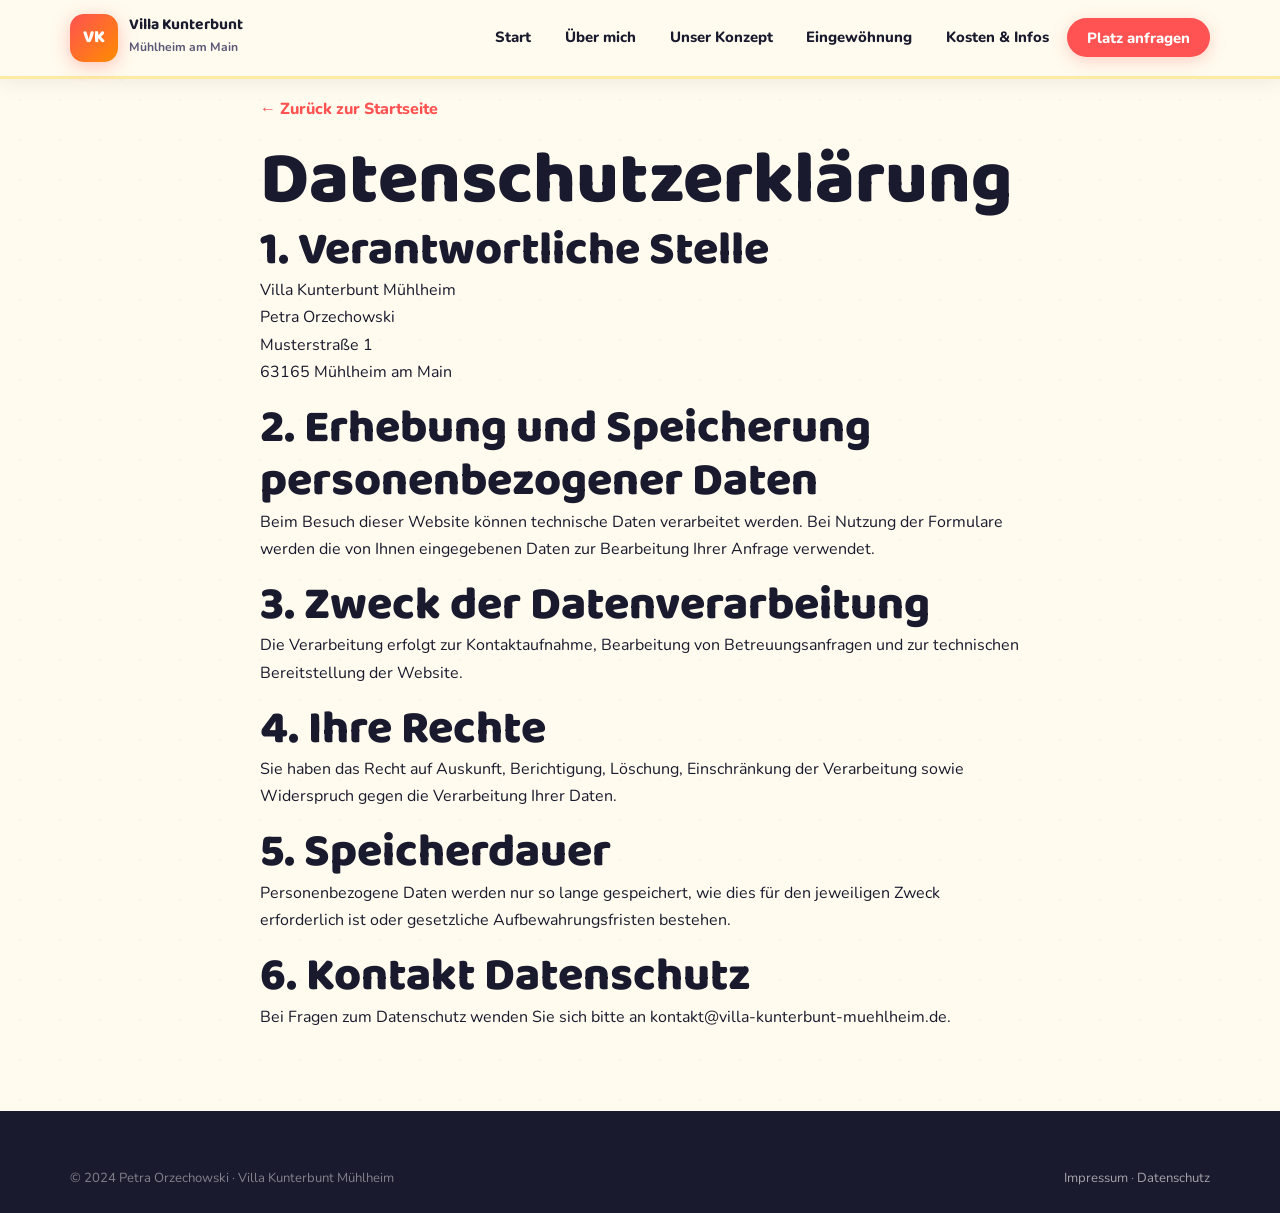
==== commit 692cdaa0: "Redesign: split pages, vivid colors, always-opaque navbar, polka-dot pattern" ====
--- a/datenschutz.html
+++ b/datenschutz.html
@@ -23,7 +23,9 @@
       <ul class="nav-menu" id="nav-menu">
         <li><a href="index.html">Start</a></li>
         <li><a href="ueber-mich.html">Über mich</a></li>
-        <li><a href="eingewohnung.html">Alltag & Eingewöhnung</a></li>
+        <li><a href="konzept.html">Unser Konzept</a></li>
+        <li><a href="eingewohnung.html">Eingewöhnung</a></li>
+        <li><a href="kosten.html">Kosten & Infos</a></li>
         <li><a href="kontakt.html" class="nav-cta">Platz anfragen</a></li>
       </ul>
     </nav>
--- a/style.css
+++ b/style.css
@@ -1,31 +1,32 @@
-/* =====================================================
+﻿/* =====================================================
    VILLA KUNTERBUNT — Design System
    ===================================================== */
 :root {
-  --yellow: #FFD93D;
-  --coral: #FF6B6B;
-  --mint: #6BCB77;
-  --blue: #4D96FF;
-  --purple: #C77DFF;
-  --orange: #FF9F43;
-
-  --bg: #FFFEF7;
-  --bg-yellow: #FFF9E6;
-  --bg-coral: #FFF0EE;
-  --bg-mint: #EEFDF1;
-  --bg-blue: #EEF4FF;
-  --bg-purple: #F6EEFF;
+  --yellow: #FFCA1A;
+  --coral: #FF5252;
+  --mint: #4DBF5F;
+  --blue: #3A82F7;
+  --purple: #B94FFA;
+  --orange: #FF8C00;
+  --pink: #FF6EC4;
+
+  --bg: #FFFBEE;
+  --bg-yellow: #FFF3B0;
+  --bg-coral: #FFE0DB;
+  --bg-mint: #C9F5D0;
+  --bg-blue: #D4E6FF;
+  --bg-purple: #EDD9FF;
 
   --text: #1A1A2E;
-  --muted: #6B6880;
+  --muted: #5C5777;
   --card: #FFFFFF;
   --border: rgba(26,26,46,0.09);
 
-  --radius: 18px;
-  --radius-lg: 28px;
+  --radius: 20px;
+  --radius-lg: 32px;
   --radius-full: 999px;
-  --shadow: 0 6px 28px rgba(26,26,46,0.10);
-  --shadow-lg: 0 14px 54px rgba(26,26,46,0.16);
+  --shadow: 0 6px 28px rgba(26,26,46,0.11);
+  --shadow-lg: 0 14px 54px rgba(26,26,46,0.18);
   --trans: 0.28s cubic-bezier(0.34,1.56,0.64,1);
 }
 
@@ -36,6 +37,10 @@
   font-family: "Nunito", "Segoe UI", sans-serif;
   color: var(--text); background: var(--bg);
   line-height: 1.7; overflow-x: hidden;
+  background-image: radial-gradient(rgba(255,82,82,.06) 1.5px, transparent 1.5px),
+                    radial-gradient(rgba(77,191,95,.06) 1.5px, transparent 1.5px);
+  background-size: 40px 40px;
+  background-position: 0 0, 20px 20px;
 }
 img { max-width: 100%; display: block; }
 a { text-decoration: none; color: inherit; }
@@ -90,11 +95,14 @@
 /* ── HEADER ── */
 .site-header {
   position: fixed; top: 0; left: 0; right: 0; z-index: 200;
-  transition: background .3s, box-shadow .3s;
+  background: rgba(255,251,238,.97); backdrop-filter: blur(14px);
+  box-shadow: 0 2px 20px rgba(26,26,46,.08);
+  border-bottom: 3px solid rgba(255,202,26,.35);
+  transition: box-shadow .3s;
 }
 .site-header.scrolled {
-  background: rgba(255,254,247,.95); backdrop-filter: blur(12px);
-  box-shadow: 0 2px 24px rgba(26,26,46,.1);
+  box-shadow: 0 4px 28px rgba(26,26,46,.14);
+  border-bottom-color: rgba(255,202,26,.6);
 }
 .nav { display: flex; align-items: center; justify-content: space-between; min-height: 76px; }
 .logo { display: flex; align-items: center; gap: .7rem; font-weight: 800; }
@@ -140,7 +148,7 @@
 .hero {
   min-height: 100vh; display: flex; align-items: center;
   position: relative; overflow: clip; padding: 7rem 0 4rem;
-  background: linear-gradient(135deg, #FFFEF7 0%, #FFF0EE 38%, #EEF4FF 68%, #EEFDF1 100%);
+  background: linear-gradient(140deg, #FFFBEE 0%, #FFE8E8 30%, #E0F0FF 65%, #D6F5DC 100%);
 }
 .hero-deco { position: absolute; inset: 0; pointer-events: none; }
 .blob {
@@ -154,9 +162,10 @@
 .hero-cta { display: flex; flex-wrap: wrap; gap: .8rem; margin-bottom: 2rem; }
 .hero-badges { display: flex; flex-wrap: wrap; gap: .55rem; }
 .hero-badges li {
-  background: #fff; border: 2px solid var(--border);
+  background: #fff; border: 2.5px solid var(--yellow);
   border-radius: var(--radius-full); padding: .38rem .85rem;
   font-weight: 800; font-size: .88rem;
+  box-shadow: 0 3px 10px rgba(255,202,26,.25);
 }
 
 /* ── DECO ITEMS (floating emoji/shapes) ── */
@@ -170,7 +179,15 @@
 .wave svg { display: block; width: 100%; }
 
 /* ── STATS STRIP ── */
-.stats-strip { background: var(--yellow); padding: 2.5rem 0; overflow: hidden; position: relative; }
+.stats-strip {
+  background: linear-gradient(135deg, var(--yellow), #FFB300);
+  padding: 2.5rem 0; overflow: hidden; position: relative;
+}
+.stats-strip::before {
+  content: ""; position: absolute; inset: 0;
+  background-image: radial-gradient(rgba(255,255,255,.25) 2px, transparent 2px);
+  background-size: 22px 22px;
+}
 .stats-grid { display: grid; grid-template-columns: repeat(4,1fr); gap: 1rem; text-align: center; }
 .stat-item .icon { font-size: 2.2rem; margin-bottom: .3rem; }
 .stat-item strong {
@@ -182,56 +199,83 @@
 /* ── TEASER CARDS ── */
 .teaser-grid { display: grid; grid-template-columns: repeat(3,1fr); gap: 1.5rem; }
 .teaser-card {
-  background: var(--card); border-radius: var(--radius-lg);
+  border-radius: var(--radius-lg);
   padding: 2rem 1.8rem; box-shadow: var(--shadow);
   transition: var(--trans); position: relative; overflow: hidden;
-  border: 2.5px solid transparent;
+  border: 3px solid transparent;
   display: flex; flex-direction: column;
 }
-.teaser-card:hover { transform: translateY(-8px) rotate(.4deg); box-shadow: var(--shadow-lg); }
+.teaser-card:hover { transform: translateY(-10px) rotate(.5deg); box-shadow: var(--shadow-lg); }
+.teaser-card-yellow { background: linear-gradient(135deg, #FFF8D6, #FFEEA0); }
 .teaser-card-yellow:hover { border-color: var(--yellow); }
+.teaser-card-mint { background: linear-gradient(135deg, #D9F5DD, #B5ECBA); }
 .teaser-card-mint:hover   { border-color: var(--mint); }
+.teaser-card-blue { background: linear-gradient(135deg, #DDF0FF, #B8DAFF); }
 .teaser-card-blue:hover   { border-color: var(--blue); }
-.teaser-icon { font-size: 3rem; margin-bottom: .8rem; }
+.teaser-card-purple { background: linear-gradient(135deg, #F0E0FF, #DBBDFF); }
+.teaser-card-purple:hover { border-color: var(--purple); }
+.teaser-icon { font-size: 3.2rem; margin-bottom: .8rem; }
 .teaser-card h3 { margin-bottom: .5rem; }
 .teaser-card p { color: var(--muted); flex: 1; margin-bottom: 1.2rem; }
 .teaser-link { font-weight: 800; display: inline-flex; align-items: center; gap: .3rem; transition: gap .2s; }
 .teaser-link:hover { gap: .55rem; }
-.teaser-card-yellow .teaser-link { color: #B38600; }
-.teaser-card-mint .teaser-link   { color: #2F8C4B; }
+.teaser-card-yellow .teaser-link { color: #8A6000; }
+.teaser-card-mint .teaser-link   { color: #1E6B2E; }
 .teaser-card-blue .teaser-link   { color: var(--blue); }
+.teaser-card-purple .teaser-link { color: #8E24AA; }
 .teaser-bg-icon {
   position: absolute; right: -14px; bottom: -18px;
-  font-size: 7.5rem; opacity: .06; pointer-events: none; line-height: 1;
+  font-size: 7.5rem; opacity: .08; pointer-events: none; line-height: 1;
 }
 
 /* ── FEATURES ── */
 .feature-grid { display: grid; grid-template-columns: repeat(auto-fit,minmax(200px,1fr)); gap: 1.5rem; }
-.feature-item { text-align: center; padding: 1.4rem 1rem; }
+.feature-item {
+  text-align: center; padding: 1.8rem 1.2rem;
+  background: var(--card); border-radius: var(--radius-lg);
+  box-shadow: var(--shadow); border: 3px solid var(--border);
+  transition: var(--trans);
+}
+.feature-item:hover { transform: translateY(-6px) scale(1.02); }
 .feature-icon {
-  width: 72px; height: 72px; border-radius: 20px;
-  display: grid; place-items: center; font-size: 2rem;
-  margin: 0 auto .9rem;
-}
-.fi-yellow { background: var(--bg-yellow); }
-.fi-coral  { background: var(--bg-coral); }
-.fi-mint   { background: var(--bg-mint); }
-.fi-blue   { background: var(--bg-blue); }
-.fi-purple { background: var(--bg-purple); }
-.feature-item h3 { font-size: 1.05rem; margin-bottom: .35rem; }
+  width: 80px; height: 80px; border-radius: 24px;
+  display: grid; place-items: center; font-size: 2.3rem;
+  margin: 0 auto 1rem;
+  box-shadow: 0 6px 18px rgba(26,26,46,.12);
+}
+.fi-yellow { background: linear-gradient(135deg,#FFE066,#FFB800); }
+.fi-coral  { background: linear-gradient(135deg,#FF8A8A,#FF3D3D); }
+.fi-mint   { background: linear-gradient(135deg,#7EDF8A,#28A745); }
+.fi-blue   { background: linear-gradient(135deg,#7ABAFF,#1565C0); }
+.fi-purple { background: linear-gradient(135deg,#D48FFF,#9C27B0); }
+.feature-item h3 { font-size: 1.1rem; margin-bottom: .4rem; }
 .feature-item p  { color: var(--muted); font-size: .9rem; }
 
 /* ── GENERIC CARD ── */
 .card {
   background: var(--card); border-radius: var(--radius);
   padding: 1.5rem; box-shadow: var(--shadow);
-  border: 2px solid var(--border); transition: .2s ease;
-}
-.card:hover { transform: translateY(-4px); box-shadow: var(--shadow-lg); }
-
-/* ── SPLIT LAYOUT ── */
-.split { display: grid; grid-template-columns: repeat(2,1fr); gap: 3rem; align-items: center; }
-.split.rev > *:first-child { order: 2; }
+  border: 2.5px solid var(--border); transition: .2s ease;
+}
+.card:hover { transform: translateY(-5px); box-shadow: var(--shadow-lg); }
+
+/* ── SECTION BACKGROUNDS ── */
+.bg-yellow { background: linear-gradient(135deg, #FFF3B0, #FFE566); }
+.bg-coral  { background: linear-gradient(135deg, #FFE0DB, #FFBAB2); }
+.bg-mint   { background: linear-gradient(135deg, #C9F5D0, #9EEAAA); }
+.bg-blue   { background: linear-gradient(135deg, #D4E6FF, #A7C8FF); }
+.bg-purple { background: linear-gradient(135deg, #EDD9FF, #D4AAFF); }
+.bg-dark   { background: var(--text); color: #fff; }
+.bg-dark .kicker { color: var(--yellow); }
+
+/* polka-dot overlay on colored sections */
+.bg-yellow::before,.bg-coral::before,.bg-mint::before,.bg-blue::before,.bg-purple::before {
+  content:""; position:absolute; inset:0; pointer-events:none;
+  background-image: radial-gradient(rgba(255,255,255,.5) 1.5px, transparent 1.5px);
+  background-size: 18px 18px; z-index:0;
+}
+.bg-yellow,.bg-coral,.bg-mint,.bg-blue,.bg-purple { position: relative; }
+.bg-yellow > *,.bg-coral > *,.bg-mint > *,.bg-blue > *,.bg-purple > * { position: relative; z-index: 1; }
 
 /* ── IMAGE PLACEHOLDER ── */
 .img-ph {
@@ -244,7 +288,7 @@
 
 /* ── PAGE HERO (sub-pages) ── */
 .page-hero {
-  padding: 8.5rem 0 3.5rem; position: relative; overflow: clip;
+  padding: 9rem 0 3.5rem; position: relative; overflow: clip;
 }
 .page-hero-content { position: relative; z-index: 2; }
 .page-hero h1 { margin-bottom: .8rem; }
@@ -413,14 +457,21 @@
 
 /* ── CTA SECTION ── */
 .cta-section {
-  background: linear-gradient(135deg, var(--coral), var(--orange), #FF6B9D);
+  background: linear-gradient(135deg, #FF3D6B 0%, var(--coral) 35%, var(--orange) 70%, #FFCA1A 100%);
   padding: 5.5rem 0; text-align: center; color: #fff;
   position: relative; overflow: hidden;
+}
+.cta-section::before {
+  content:""; position:absolute; inset:0;
+  background-image: radial-gradient(rgba(255,255,255,.18) 2px, transparent 2px),
+                    radial-gradient(rgba(255,255,255,.12) 2px, transparent 2px);
+  background-size: 30px 30px, 45px 45px;
+  background-position: 0 0, 15px 15px;
 }
 .cta-section h2 { color: #fff; margin-bottom: .8rem; }
 .cta-section .cta-lead { font-size: 1.12rem; opacity: .92; max-width: 520px; margin: 0 auto 2rem; }
 .cta-row { display: flex; justify-content: center; flex-wrap: wrap; gap: .8rem; }
-.cta-deco { position: absolute; pointer-events: none; font-size: 4rem; opacity: .08; }
+.cta-deco { position: absolute; pointer-events: none; font-size: 4rem; opacity: .12; }
 
 /* ── FLOATING CTA ── */
 .floating-btn {
@@ -474,8 +525,10 @@
 }
 
 /* ── REVEAL ANIMATION ── */
-.reveal { opacity: 0; transform: translateY(22px); transition: opacity .6s ease, transform .6s ease; }
-.reveal.visible { opacity: 1; transform: translateY(0); }
+/* Default: visible (no-JS fallback). JS adds .js-ready to <html> to enable hiding. */
+.reveal { transition: opacity .55s ease, transform .55s ease; }
+.js-ready .reveal { opacity: 0; transform: translateY(20px); }
+.js-ready .reveal.visible { opacity: 1; transform: translateY(0); }
 .d1 { transition-delay: .1s; }
 .d2 { transition-delay: .2s; }
 .d3 { transition-delay: .3s; }
@@ -496,9 +549,9 @@
   .nav-toggle { display: flex; }
   .nav-menu {
     display: none; position: absolute; top: 76px; left: 0; right: 0;
-    background: rgba(255,254,247,.97); backdrop-filter: blur(12px);
+    background: rgba(255,251,238,.97); backdrop-filter: blur(12px);
     flex-direction: column; padding: 1.5rem; gap: .3rem;
-    border-bottom: 2px solid var(--border);
+    border-bottom: 3px solid var(--yellow);
     box-shadow: 0 8px 30px rgba(26,26,46,.1);
   }
   .nav-menu.open { display: flex; }
@@ -515,554 +568,3 @@
   *, *::before, *::after { animation: none !important; transition: none !important; }
 }
 
-/* ── LEGACY TOKENS (keep for impressum/datenschutz compatibility) ── */
-
-  --bg-soft: #fff2e5;
-  --surface: #ffffff;
-  --text: #2f2a24;
-  --muted: #6c6258;
-  --primary: #f08b6e;
-  --primary-strong: #de6f50;
-  --secondary: #88b8ae;
-  --ring: rgba(240, 139, 110, 0.3);
-  --shadow: 0 12px 32px rgba(64, 44, 24, 0.12);
-  --radius: 18px;
-}
-
-* {
-  box-sizing: border-box;
-}
-
-html {
-  scroll-behavior: smooth;
-}
-
-body {
-  margin: 0;
-  font-family: "Nunito Sans", "Segoe UI", sans-serif;
-  color: var(--text);
-  background:
-    radial-gradient(circle at 12% 10%, rgba(255, 219, 191, 0.45) 0 26%, transparent 42%),
-    radial-gradient(circle at 90% 8%, rgba(190, 226, 216, 0.36) 0 24%, transparent 40%),
-    var(--bg);
-  line-height: 1.65;
-}
-
-h1,
-h2,
-h3 {
-  font-family: "Fraunces", Georgia, serif;
-  line-height: 1.2;
-  margin: 0 0 0.6rem;
-}
-
-h1 {
-  font-size: clamp(2rem, 5vw, 4rem);
-}
-
-h2 {
-  font-size: clamp(1.5rem, 3vw, 2.5rem);
-}
-
-h3 {
-  font-size: clamp(1.15rem, 2vw, 1.4rem);
-}
-
-p {
-  margin: 0 0 1rem;
-}
-
-a {
-  color: inherit;
-  text-decoration: none;
-}
-
-.skip-link {
-  position: absolute;
-  left: -9999px;
-  top: auto;
-  width: 1px;
-  height: 1px;
-  overflow: hidden;
-}
-
-.skip-link:focus {
-  left: 1rem;
-  top: 1rem;
-  width: auto;
-  height: auto;
-  background: var(--surface);
-  padding: 0.7rem 1rem;
-  border-radius: 12px;
-  z-index: 999;
-}
-
-.container {
-  width: min(1120px, 92vw);
-  margin-inline: auto;
-}
-
-.site-header {
-  position: sticky;
-  top: 0;
-  z-index: 100;
-  backdrop-filter: blur(8px);
-  background: rgba(255, 250, 244, 0.82);
-  border-bottom: 1px solid rgba(108, 98, 88, 0.12);
-}
-
-.nav {
-  display: flex;
-  align-items: center;
-  justify-content: space-between;
-  min-height: 74px;
-}
-
-.brand {
-  display: flex;
-  gap: 0.7rem;
-  align-items: center;
-}
-
-.brand-mark {
-  display: inline-grid;
-  place-items: center;
-  width: 44px;
-  height: 44px;
-  background: linear-gradient(140deg, var(--primary), #f8b89b);
-  border-radius: 13px;
-  color: #fff;
-  font-weight: 800;
-}
-
-.brand-text {
-  display: flex;
-  flex-direction: column;
-  font-size: 0.9rem;
-  line-height: 1.1;
-}
-
-.brand-text small {
-  color: var(--muted);
-}
-
-.nav-toggle {
-  border: 0;
-  background: transparent;
-  font-weight: 700;
-  color: var(--text);
-}
-
-.nav-list {
-  list-style: none;
-  display: none;
-  gap: 1rem;
-  margin: 0;
-  padding: 0;
-}
-
-.nav-list a {
-  padding: 0.35rem 0.2rem;
-  border-radius: 8px;
-  font-weight: 700;
-}
-
-.nav-list a:hover,
-.nav-list a:focus-visible {
-  color: var(--primary-strong);
-}
-
-.btn {
-  display: inline-flex;
-  align-items: center;
-  justify-content: center;
-  border: 0;
-  border-radius: 999px;
-  background: var(--primary);
-  color: #fff;
-  padding: 0.75rem 1.2rem;
-  font-weight: 800;
-  cursor: pointer;
-  transition: transform 180ms ease, background-color 180ms ease;
-}
-
-.btn:hover,
-.btn:focus-visible {
-  transform: translateY(-2px);
-  background: var(--primary-strong);
-}
-
-.btn-ghost {
-  background: transparent;
-  border: 2px solid rgba(222, 111, 80, 0.3);
-  color: var(--primary-strong);
-}
-
-.btn-sm {
-  padding: 0.45rem 0.9rem;
-  font-size: 0.9rem;
-}
-
-.hero {
-  position: relative;
-  overflow: clip;
-  padding: 6rem 0 4rem;
-}
-
-.hero-bg {
-  position: absolute;
-  inset: 0;
-  background:
-    linear-gradient(110deg, rgba(255, 255, 255, 0.15), rgba(255, 255, 255, 0.4)),
-    radial-gradient(circle at 65% 50%, rgba(136, 184, 174, 0.15), transparent 52%);
-  will-change: transform;
-}
-
-.hero-shape {
-  position: absolute;
-  border-radius: 50%;
-  filter: blur(2px);
-}
-
-.hero-shape-a {
-  width: 220px;
-  height: 220px;
-  right: -60px;
-  top: 20%;
-  background: rgba(240, 139, 110, 0.24);
-}
-
-.hero-shape-b {
-  width: 280px;
-  height: 280px;
-  left: -100px;
-  bottom: -120px;
-  background: rgba(136, 184, 174, 0.22);
-}
-
-.hero-content {
-  position: relative;
-  max-width: 740px;
-}
-
-.kicker {
-  display: inline-block;
-  margin-bottom: 0.75rem;
-  color: var(--primary-strong);
-  font-weight: 800;
-  letter-spacing: 0.04em;
-  text-transform: uppercase;
-  font-size: 0.82rem;
-}
-
-.lead {
-  font-size: clamp(1.05rem, 2vw, 1.3rem);
-  color: #4f4740;
-}
-
-.hero-cta {
-  display: flex;
-  flex-wrap: wrap;
-  gap: 0.75rem;
-  margin: 1.2rem 0 1.4rem;
-}
-
-.hero-badges {
-  display: flex;
-  flex-wrap: wrap;
-  gap: 0.55rem;
-  list-style: none;
-  padding: 0;
-  margin: 0;
-}
-
-.hero-badges li {
-  background: var(--surface);
-  border: 1px solid rgba(108, 98, 88, 0.14);
-  border-radius: 999px;
-  padding: 0.45rem 0.85rem;
-  font-weight: 700;
-}
-
-.section {
-  padding: 4.3rem 0;
-}
-
-.section-soft {
-  background: linear-gradient(180deg, rgba(255, 242, 229, 0.95), rgba(255, 242, 229, 0.45));
-}
-
-.split {
-  display: grid;
-  gap: 1.8rem;
-}
-
-.image-card {
-  background: var(--surface);
-  border-radius: var(--radius);
-  box-shadow: var(--shadow);
-  min-height: 300px;
-  display: grid;
-  place-items: center;
-  border: 1px solid rgba(108, 98, 88, 0.12);
-}
-
-.image-placeholder {
-  color: var(--muted);
-  font-weight: 700;
-}
-
-.tag-row {
-  display: flex;
-  flex-wrap: wrap;
-  gap: 0.55rem;
-}
-
-.tag-row span {
-  padding: 0.4rem 0.75rem;
-  border-radius: 999px;
-  background: rgba(136, 184, 174, 0.16);
-  font-weight: 700;
-}
-
-.section-head {
-  margin-bottom: 1.5rem;
-}
-
-.card-grid {
-  display: grid;
-  gap: 1rem;
-}
-
-.card {
-  background: var(--surface);
-  border-radius: var(--radius);
-  padding: 1.2rem;
-  border: 1px solid rgba(108, 98, 88, 0.12);
-  box-shadow: var(--shadow);
-  transition: transform 180ms ease;
-}
-
-.card:hover {
-  transform: translateY(-4px);
-}
-
-.timeline {
-  display: grid;
-  gap: 0.8rem;
-}
-
-.time-item {
-  background: var(--surface);
-  border: 1px solid rgba(108, 98, 88, 0.12);
-  border-left: 6px solid var(--secondary);
-  border-radius: 14px;
-  padding: 0.9rem 1rem;
-}
-
-.note {
-  margin-top: 1rem;
-  color: var(--muted);
-  font-weight: 700;
-}
-
-.section-gallery {
-  position: relative;
-}
-
-.gallery-grid {
-  display: grid;
-  grid-template-columns: repeat(2, minmax(0, 1fr));
-  gap: 0.9rem;
-}
-
-.gallery-item {
-  min-height: 120px;
-  border-radius: 14px;
-  display: grid;
-  place-items: center;
-  font-weight: 800;
-  color: #5a5148;
-  border: 1px dashed rgba(108, 98, 88, 0.3);
-  background:
-    linear-gradient(135deg, rgba(240, 139, 110, 0.22), rgba(136, 184, 174, 0.2));
-}
-
-.faq {
-  display: grid;
-  gap: 0.8rem;
-}
-
-.faq-item {
-  border-radius: 14px;
-  border: 1px solid rgba(108, 98, 88, 0.16);
-  background: var(--surface);
-  overflow: hidden;
-}
-
-.faq-question {
-  width: 100%;
-  text-align: left;
-  padding: 1rem;
-  border: 0;
-  background: transparent;
-  font: inherit;
-  font-weight: 800;
-  cursor: pointer;
-}
-
-.faq-answer {
-  max-height: 0;
-  overflow: hidden;
-  transition: max-height 250ms ease;
-}
-
-.faq-answer p {
-  margin: 0;
-  padding: 0 1rem 1rem;
-}
-
-.form {
-  background: var(--surface);
-  border-radius: var(--radius);
-  box-shadow: var(--shadow);
-  border: 1px solid rgba(108, 98, 88, 0.14);
-  padding: 1.2rem;
-  display: grid;
-  gap: 0.55rem;
-}
-
-label {
-  font-weight: 700;
-}
-
-input,
-textarea {
-  width: 100%;
-  border: 1px solid rgba(108, 98, 88, 0.26);
-  border-radius: 12px;
-  padding: 0.7rem 0.8rem;
-  font: inherit;
-  background: #fffdfa;
-}
-
-input:focus-visible,
-textarea:focus-visible,
-button:focus-visible,
-a:focus-visible {
-  outline: 3px solid var(--ring);
-  outline-offset: 1px;
-}
-
-.form-message {
-  min-height: 1.4rem;
-  margin: 0;
-  font-weight: 700;
-  color: var(--secondary);
-}
-
-.contact-list {
-  padding-left: 1.1rem;
-}
-
-.floating-cta {
-  position: fixed;
-  right: 1rem;
-  bottom: 1rem;
-  z-index: 120;
-  background: var(--primary-strong);
-  color: #fff;
-  font-weight: 800;
-  border-radius: 999px;
-  padding: 0.85rem 1.1rem;
-  box-shadow: 0 10px 22px rgba(222, 111, 80, 0.35);
-}
-
-.site-footer {
-  border-top: 1px solid rgba(108, 98, 88, 0.16);
-  background: #fff7ef;
-  padding: 1.2rem 0;
-}
-
-.footer-content {
-  display: flex;
-  gap: 1rem;
-  align-items: center;
-  justify-content: space-between;
-  flex-wrap: wrap;
-}
-
-.footer-links {
-  display: flex;
-  gap: 0.8rem;
-  font-weight: 700;
-}
-
-.reveal {
-  opacity: 0;
-  transform: translateY(14px);
-  transition: opacity 500ms ease, transform 500ms ease;
-}
-
-.reveal.show {
-  opacity: 1;
-  transform: translateY(0);
-}
-
-@media (min-width: 840px) {
-  .nav-toggle {
-    display: none;
-  }
-
-  .nav-list {
-    display: flex;
-    align-items: center;
-  }
-
-  .split {
-    grid-template-columns: repeat(2, minmax(0, 1fr));
-    align-items: center;
-  }
-
-  .split.reverse > :first-child {
-    order: 2;
-  }
-
-  .card-grid-3 {
-    grid-template-columns: repeat(3, minmax(0, 1fr));
-  }
-
-  .card-grid-2 {
-    grid-template-columns: repeat(2, minmax(0, 1fr));
-  }
-
-  .gallery-grid {
-    grid-template-columns: repeat(3, minmax(0, 1fr));
-  }
-}
-
-@media (max-width: 839px) {
-  .nav-list.open {
-    display: grid;
-    position: absolute;
-    left: 4vw;
-    right: 4vw;
-    top: 66px;
-    padding: 1rem;
-    background: #fffaf4;
-    border: 1px solid rgba(108, 98, 88, 0.14);
-    border-radius: 14px;
-    box-shadow: var(--shadow);
-  }
-}
-
-@media (prefers-reduced-motion: reduce) {
-  html {
-    scroll-behavior: auto;
-  }
-
-  * {
-    animation: none !important;
-    transition: none !important;
-  }
-}
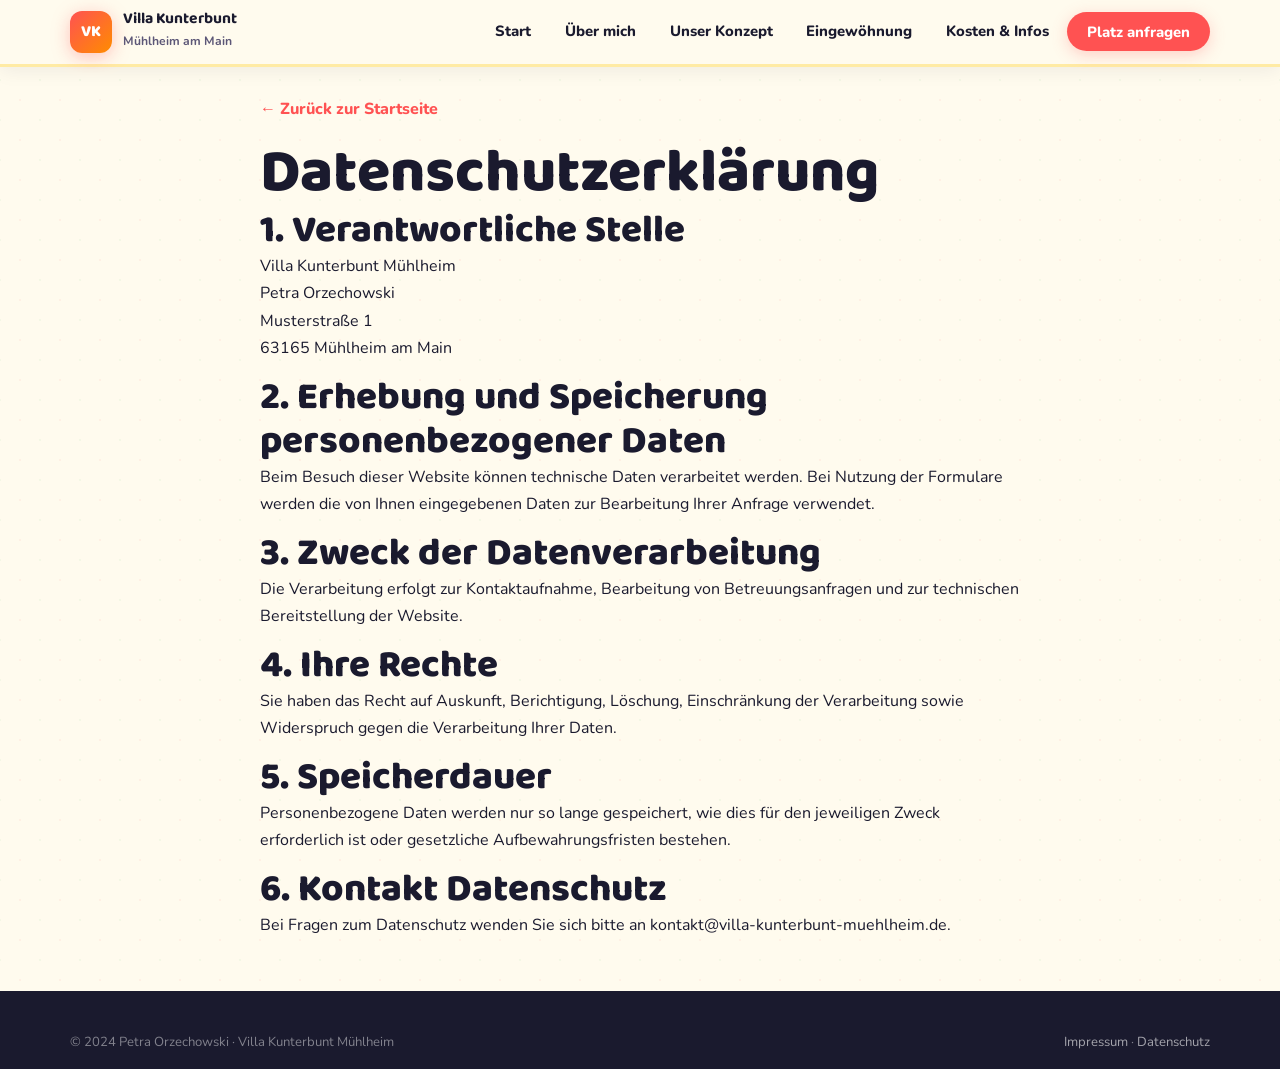
==== commit 0d72bc06: "frontend überarbeitung Co-authored-by: Copilot <copilot@github.com>" ====
--- a/datenschutz.html
+++ b/datenschutz.html
@@ -1,4 +1,4 @@
-<!DOCTYPE html>
+﻿<!DOCTYPE html>
 <html lang="de">
 <head>
   <meta charset="UTF-8" />
--- a/style.css
+++ b/style.css
@@ -8,6 +8,7 @@
   --blue: #3A82F7;
   --purple: #B94FFA;
   --orange: #FF8C00;
+  --nav-h: 64px;
   --pink: #FF6EC4;
 
   --bg: #FFFBEE;
@@ -50,15 +51,18 @@
 .skip-link { position:absolute; left:-9999px; top:auto; width:1px; height:1px; overflow:hidden; }
 .skip-link:focus { left:1rem; top:1rem; width:auto; height:auto; background:#fff; padding:.75rem 1rem; border-radius:12px; z-index:999; }
 
+/* anchor scroll offset */
+[id] { scroll-margin-top: calc(var(--nav-h) + .5rem); }
+
 /* ── TYPOGRAPHY ── */
 h1,h2,h3,h4 {
   font-family: "Baloo 2", "Nunito", sans-serif;
   font-weight: 800; line-height: 1.15;
 }
-h1 { font-size: clamp(2.2rem, 6vw, 4.6rem); }
-h2 { font-size: clamp(1.7rem, 4vw, 2.9rem); }
-h3 { font-size: clamp(1.15rem, 2.5vw, 1.65rem); }
-p { margin-bottom: 1rem; }
+h1 { font-size: clamp(1.95rem, 5vw, 3.8rem); }
+h2 { font-size: clamp(1.45rem, 3.2vw, 2.4rem); }
+h3 { font-size: clamp(1.05rem, 2vw, 1.4rem); }
+p { margin-bottom: .85rem; }
 p:last-child { margin-bottom: 0; }
 .kicker {
   display: inline-block; font-weight: 800; font-size: .78rem;
@@ -68,16 +72,18 @@
 
 /* ── LAYOUT ── */
 .container { width: min(1140px, 92vw); margin-inline: auto; }
-.section { padding: 5rem 0; position: relative; }
-.section-sm { padding: 3rem 0; }
-.section-head { text-align: center; max-width: 640px; margin-inline: auto; margin-bottom: 2.5rem; }
+.section { padding: 3.2rem 0; position: relative; }
+.section-sm { padding: 1.8rem 0; }
+.section-head { text-align: center; max-width: 640px; margin-inline: auto; margin-bottom: 1.6rem; }
+.split { display: grid; grid-template-columns: 1fr 1fr; gap: 2.5rem; align-items: center; }
+.split.rev > *:first-child { order: 2; }
 
 /* ── BUTTONS ── */
 .btn {
   display: inline-flex; align-items: center; gap: .45rem;
   border: 0; border-radius: var(--radius-full);
-  padding: .85rem 1.7rem;
-  font: 800 1rem/1 "Nunito", sans-serif;
+  padding: .75rem 1.5rem;
+  font: 800 .95rem/1 "Nunito", sans-serif;
   cursor: pointer; transition: var(--trans);
 }
 .btn-primary { background: var(--coral); color: #fff; box-shadow: 0 6px 22px rgba(255,107,107,.4); }
@@ -104,12 +110,12 @@
   box-shadow: 0 4px 28px rgba(26,26,46,.14);
   border-bottom-color: rgba(255,202,26,.6);
 }
-.nav { display: flex; align-items: center; justify-content: space-between; min-height: 76px; }
+.nav { display: flex; align-items: center; justify-content: space-between; min-height: var(--nav-h); }
 .logo { display: flex; align-items: center; gap: .7rem; font-weight: 800; }
 .logo-mark {
-  width: 48px; height: 48px; border-radius: 14px;
+  width: 42px; height: 42px; border-radius: 12px;
   display: grid; place-items: center;
-  font-family: "Baloo 2", sans-serif; font-weight: 800; font-size: 1.1rem;
+  font-family: "Baloo 2", sans-serif; font-weight: 800; font-size: 1rem;
   color: #fff;
   background: linear-gradient(135deg, var(--coral), var(--orange));
   box-shadow: 0 4px 18px rgba(255,107,107,.4);
@@ -146,8 +152,8 @@
 
 /* ── HERO (landing) ── */
 .hero {
-  min-height: 100vh; display: flex; align-items: center;
-  position: relative; overflow: clip; padding: 7rem 0 4rem;
+  min-height: 88vh; display: flex; align-items: center;
+  position: relative; overflow: clip; padding: 6.2rem 0 2.75rem;
   background: linear-gradient(140deg, #FFFBEE 0%, #FFE8E8 30%, #E0F0FF 65%, #D6F5DC 100%);
 }
 .hero-deco { position: absolute; inset: 0; pointer-events: none; }
@@ -155,12 +161,68 @@
   position: absolute; border-radius: 50%;
   will-change: transform; pointer-events: none;
 }
-.hero-content { position: relative; z-index: 2; max-width: 720px; }
-.hero h1 { margin-bottom: .9rem; }
+.hero-shell {
+  position: relative; z-index: 2;
+  max-width: 1060px; margin-inline: auto;
+}
+.hero-content {
+  position: relative; z-index: 2; max-width: 960px;
+  margin-inline: auto; text-align: center;
+}
+.hero-kicker {
+  margin-bottom: .9rem;
+  padding: .45rem .95rem;
+  border-radius: var(--radius-full);
+  background: rgba(255,255,255,.75);
+  box-shadow: 0 10px 24px rgba(26,26,46,.07);
+}
+.hero-illustration {
+  margin: 0 auto 1.15rem;
+  max-width: 1080px;
+}
+.hero-illustration-frame {
+  position: relative;
+  padding: .7rem;
+  border-radius: 38px;
+  background: linear-gradient(135deg, rgba(255,255,255,.82), rgba(255,251,238,.65));
+  border: 1px solid rgba(255,255,255,.75);
+  box-shadow: 0 24px 60px rgba(26,26,46,.12), inset 0 1px 0 rgba(255,255,255,.7);
+  backdrop-filter: blur(10px);
+}
+.hero-illustration-frame::before {
+  content: "";
+  position: absolute; inset: 18px;
+  border-radius: 30px;
+  background: linear-gradient(180deg, rgba(255,255,255,.28), transparent 45%);
+  pointer-events: none;
+}
+.hero-illustration-svg {
+  display: block; width: 100%; height: auto;
+}
+.hero-word {
+  font-family: "Baloo 2", "Nunito", sans-serif;
+  font-size: 126px;
+  font-weight: 800;
+  letter-spacing: -0.03em;
+  paint-order: stroke fill;
+}
+.hero-word-red { fill: #d95959; transform: rotate(-1deg); transform-origin: center; }
+.hero-word-blue { fill: #4a7fd4; }
+.hero-word-outline {
+  fill: transparent;
+  stroke: rgba(255,255,255,.55);
+  stroke-width: 7px;
+  stroke-linejoin: round;
+}
+.hero h1 { margin-bottom: .55rem; max-width: 15ch; margin-inline: auto; }
 .hero h1 em { font-style: normal; color: var(--coral); }
-.hero .lead { font-size: clamp(1.05rem,2vw,1.28rem); color: #4A4560; margin-bottom: 1.8rem; }
-.hero-cta { display: flex; flex-wrap: wrap; gap: .8rem; margin-bottom: 2rem; }
-.hero-badges { display: flex; flex-wrap: wrap; gap: .55rem; }
+.hero .lead {
+  font-size: clamp(.98rem,1.7vw,1.15rem);
+  color: #4A4560; margin: 0 auto 1.15rem;
+  max-width: 64ch;
+}
+.hero-cta { display: flex; justify-content: center; flex-wrap: wrap; gap: .75rem; margin-bottom: 1.1rem; }
+.hero-badges { display: flex; justify-content: center; flex-wrap: wrap; gap: .55rem; }
 .hero-badges li {
   background: #fff; border: 2.5px solid var(--yellow);
   border-radius: var(--radius-full); padding: .38rem .85rem;
@@ -175,13 +237,13 @@
 }
 
 /* ── WAVE DIVIDER ── */
-.wave { line-height: 0; display: block; overflow: hidden; }
-.wave svg { display: block; width: 100%; }
+.wave { line-height: 0; display: block; overflow: hidden; max-height: 44px; }
+.wave svg { display: block; width: 100%; height: 100%; }
 
 /* ── STATS STRIP ── */
 .stats-strip {
   background: linear-gradient(135deg, var(--yellow), #FFB300);
-  padding: 2.5rem 0; overflow: hidden; position: relative;
+  padding: 1.5rem 0; overflow: hidden; position: relative;
 }
 .stats-strip::before {
   content: ""; position: absolute; inset: 0;
@@ -189,23 +251,23 @@
   background-size: 22px 22px;
 }
 .stats-grid { display: grid; grid-template-columns: repeat(4,1fr); gap: 1rem; text-align: center; }
-.stat-item .icon { font-size: 2.2rem; margin-bottom: .3rem; }
+.stat-item .icon { font-size: 1.8rem; margin-bottom: .15rem; }
 .stat-item strong {
   display: block; font-family: "Baloo 2", sans-serif;
-  font-size: clamp(2rem,4vw,3.4rem); font-weight: 800; line-height: 1; color: var(--text);
-}
-.stat-item span { font-weight: 800; font-size: .88rem; color: #4A3C00; }
+  font-size: clamp(1.6rem,3vw,2.6rem); font-weight: 800; line-height: 1; color: var(--text);
+}
+.stat-item span { font-weight: 800; font-size: .83rem; color: #4A3C00; }
 
 /* ── TEASER CARDS ── */
 .teaser-grid { display: grid; grid-template-columns: repeat(3,1fr); gap: 1.5rem; }
 .teaser-card {
   border-radius: var(--radius-lg);
-  padding: 2rem 1.8rem; box-shadow: var(--shadow);
+  padding: 1.5rem 1.4rem; box-shadow: var(--shadow);
   transition: var(--trans); position: relative; overflow: hidden;
   border: 3px solid transparent;
   display: flex; flex-direction: column;
 }
-.teaser-card:hover { transform: translateY(-10px) rotate(.5deg); box-shadow: var(--shadow-lg); }
+.teaser-card:hover { transform: translateY(-7px) rotate(.3deg); box-shadow: var(--shadow-lg); }
 .teaser-card-yellow { background: linear-gradient(135deg, #FFF8D6, #FFEEA0); }
 .teaser-card-yellow:hover { border-color: var(--yellow); }
 .teaser-card-mint { background: linear-gradient(135deg, #D9F5DD, #B5ECBA); }
@@ -214,7 +276,7 @@
 .teaser-card-blue:hover   { border-color: var(--blue); }
 .teaser-card-purple { background: linear-gradient(135deg, #F0E0FF, #DBBDFF); }
 .teaser-card-purple:hover { border-color: var(--purple); }
-.teaser-icon { font-size: 3.2rem; margin-bottom: .8rem; }
+.teaser-icon { font-size: 2.6rem; margin-bottom: .5rem; }
 .teaser-card h3 { margin-bottom: .5rem; }
 .teaser-card p { color: var(--muted); flex: 1; margin-bottom: 1.2rem; }
 .teaser-link { font-weight: 800; display: inline-flex; align-items: center; gap: .3rem; transition: gap .2s; }
@@ -231,25 +293,25 @@
 /* ── FEATURES ── */
 .feature-grid { display: grid; grid-template-columns: repeat(auto-fit,minmax(200px,1fr)); gap: 1.5rem; }
 .feature-item {
-  text-align: center; padding: 1.8rem 1.2rem;
+  text-align: center; padding: 1.4rem 1rem;
   background: var(--card); border-radius: var(--radius-lg);
   box-shadow: var(--shadow); border: 3px solid var(--border);
   transition: var(--trans);
 }
-.feature-item:hover { transform: translateY(-6px) scale(1.02); }
+.feature-item:hover { transform: translateY(-5px) scale(1.02); border-color: var(--yellow); }
 .feature-icon {
-  width: 80px; height: 80px; border-radius: 24px;
-  display: grid; place-items: center; font-size: 2.3rem;
-  margin: 0 auto 1rem;
-  box-shadow: 0 6px 18px rgba(26,26,46,.12);
+  width: 62px; height: 62px; border-radius: 18px;
+  display: grid; place-items: center; font-size: 1.85rem;
+  margin: 0 auto .65rem;
+  box-shadow: 0 4px 14px rgba(26,26,46,.14);
 }
 .fi-yellow { background: linear-gradient(135deg,#FFE066,#FFB800); }
 .fi-coral  { background: linear-gradient(135deg,#FF8A8A,#FF3D3D); }
 .fi-mint   { background: linear-gradient(135deg,#7EDF8A,#28A745); }
 .fi-blue   { background: linear-gradient(135deg,#7ABAFF,#1565C0); }
 .fi-purple { background: linear-gradient(135deg,#D48FFF,#9C27B0); }
-.feature-item h3 { font-size: 1.1rem; margin-bottom: .4rem; }
-.feature-item p  { color: var(--muted); font-size: .9rem; }
+.feature-item h3 { font-size: 1.05rem; margin-bottom: .3rem; }
+.feature-item p  { color: var(--muted); font-size: .88rem; }
 
 /* ── GENERIC CARD ── */
 .card {
@@ -280,7 +342,7 @@
 /* ── IMAGE PLACEHOLDER ── */
 .img-ph {
   background: linear-gradient(135deg, var(--bg-yellow), var(--bg-coral));
-  border-radius: var(--radius-lg); min-height: 320px;
+  border-radius: var(--radius-lg); min-height: 260px;
   display: grid; place-items: center; text-align: center; padding: 2rem;
   font-weight: 800; color: var(--muted);
   border: 3px dashed rgba(26,26,46,.15);
@@ -288,11 +350,11 @@
 
 /* ── PAGE HERO (sub-pages) ── */
 .page-hero {
-  padding: 9rem 0 3.5rem; position: relative; overflow: clip;
+  padding: 7.5rem 0 2.5rem; position: relative; overflow: clip;
 }
 .page-hero-content { position: relative; z-index: 2; }
-.page-hero h1 { margin-bottom: .8rem; }
-.page-hero .lead { font-size: 1.12rem; color: var(--muted); max-width: 600px; }
+.page-hero h1 { margin-bottom: .5rem; }
+.page-hero .lead { font-size: 1.02rem; color: var(--muted); max-width: 600px; }
 
 /* ── SECTION BACKGROUNDS ── */
 .bg-yellow { background: var(--bg-yellow); }
@@ -338,17 +400,17 @@
 
 /* ── QUOTE ── */
 .quote-block {
-  border-radius: var(--radius-lg); padding: 2.5rem 2.5rem 2.5rem 5rem;
+  border-radius: var(--radius-lg); padding: 1.8rem 2rem 1.8rem 4.5rem;
   background: linear-gradient(135deg, var(--bg-yellow), var(--bg-coral));
   position: relative; border-left: 6px solid var(--yellow);
 }
 .quote-block::before {
-  content: "\201C"; font-family: "Baloo 2", sans-serif; font-size: 9rem; line-height: .7;
-  position: absolute; top: 1.2rem; left: 1.2rem;
+  content: "\201C"; font-family: "Baloo 2", sans-serif; font-size: 7rem; line-height: .7;
+  position: absolute; top: 1rem; left: 1rem;
   color: var(--yellow); opacity: .55;
 }
-.quote-block blockquote { font-size: clamp(1.05rem,2vw,1.3rem); font-weight: 700; font-style: italic; }
-.quote-block cite { display: block; margin-top: .9rem; font-style: normal; font-weight: 800; color: var(--coral); }
+.quote-block blockquote { font-size: clamp(1rem,1.7vw,1.18rem); font-weight: 700; font-style: italic; }
+.quote-block cite { display: block; margin-top: .7rem; font-style: normal; font-weight: 800; color: var(--coral); }
 
 /* ── STEP CARDS (Eingewöhnung) ── */
 .steps { display: grid; gap: 1.2rem; counter-reset: step; }
@@ -458,7 +520,7 @@
 /* ── CTA SECTION ── */
 .cta-section {
   background: linear-gradient(135deg, #FF3D6B 0%, var(--coral) 35%, var(--orange) 70%, #FFCA1A 100%);
-  padding: 5.5rem 0; text-align: center; color: #fff;
+  padding: 3.5rem 0; text-align: center; color: #fff;
   position: relative; overflow: hidden;
 }
 .cta-section::before {
@@ -468,23 +530,23 @@
   background-size: 30px 30px, 45px 45px;
   background-position: 0 0, 15px 15px;
 }
-.cta-section h2 { color: #fff; margin-bottom: .8rem; }
-.cta-section .cta-lead { font-size: 1.12rem; opacity: .92; max-width: 520px; margin: 0 auto 2rem; }
+.cta-section h2 { color: #fff; margin-bottom: .5rem; }
+.cta-section .cta-lead { font-size: 1.02rem; opacity: .92; max-width: 520px; margin: 0 auto 1.4rem; }
 .cta-row { display: flex; justify-content: center; flex-wrap: wrap; gap: .8rem; }
 .cta-deco { position: absolute; pointer-events: none; font-size: 4rem; opacity: .12; }
 
 /* ── FLOATING CTA ── */
 .floating-btn {
-  position: fixed; bottom: 1.4rem; right: 1.4rem; z-index: 150;
+  position: fixed; bottom: 1.2rem; right: 1.2rem; z-index: 150;
   background: linear-gradient(135deg, var(--coral), var(--orange));
   color: #fff; border-radius: var(--radius-full);
-  padding: .9rem 1.4rem; font-weight: 800; font-size: .92rem;
+  padding: .75rem 1.25rem; font-weight: 800; font-size: .88rem;
   box-shadow: 0 8px 28px rgba(255,107,107,.45);
   transition: var(--trans);
-  animation: flt 3s ease-in-out infinite;
-}
-.floating-btn:hover { transform: translateY(-5px) scale(1.05); box-shadow: 0 14px 36px rgba(255,107,107,.55); animation: none; }
-@keyframes flt { 0%,100%{transform:translateY(0)} 50%{transform:translateY(-5px)} }
+  animation: flt 3.5s ease-in-out infinite;
+}
+.floating-btn:hover { transform: translateY(-5px) scale(1.06); box-shadow: 0 14px 36px rgba(255,107,107,.6); animation: none; }
+@keyframes flt { 0%,100%{transform:translateY(0)} 50%{transform:translateY(-6px)} }
 
 /* ── GALLERY ── */
 .gallery-grid { display: grid; grid-template-columns: repeat(3,1fr); gap: 1rem; }
@@ -510,8 +572,8 @@
 .ci-value { font-weight: 700; }
 
 /* ── FOOTER ── */
-.site-footer { background: var(--text); color: rgba(255,255,255,.82); padding: 3.5rem 0 1.5rem; }
-.footer-grid { display: grid; grid-template-columns: 2fr 1fr 1fr; gap: 2.5rem; margin-bottom: 2rem; }
+.site-footer { background: var(--text); color: rgba(255,255,255,.82); padding: 2.5rem 0 1rem; }
+.footer-grid { display: grid; grid-template-columns: 2fr 1fr 1fr; gap: 2rem; margin-bottom: 1.5rem; }
 .footer-brand .logo-mark { background: linear-gradient(135deg, var(--coral), var(--orange)); margin-bottom: .8rem; }
 .footer-brand p { font-size: .88rem; color: rgba(255,255,255,.6); margin-top: .7rem; line-height: 1.6; }
 .footer-col h4 { color: #fff; margin-bottom: 1rem; font-size: .82rem; text-transform: uppercase; letter-spacing: .07em; }
@@ -526,13 +588,15 @@
 
 /* ── REVEAL ANIMATION ── */
 /* Default: visible (no-JS fallback). JS adds .js-ready to <html> to enable hiding. */
-.reveal { transition: opacity .55s ease, transform .55s ease; }
-.js-ready .reveal { opacity: 0; transform: translateY(20px); }
+.reveal { transition: opacity .5s ease, transform .5s cubic-bezier(.22,1,.36,1); }
+.js-ready .reveal { opacity: 0; transform: translateY(16px); }
 .js-ready .reveal.visible { opacity: 1; transform: translateY(0); }
-.d1 { transition-delay: .1s; }
-.d2 { transition-delay: .2s; }
-.d3 { transition-delay: .3s; }
-.d4 { transition-delay: .4s; }
+.d1 { transition-delay: .08s; }
+.d2 { transition-delay: .16s; }
+.d3 { transition-delay: .24s; }
+.d4 { transition-delay: .32s; }
+.d5 { transition-delay: .4s; }
+.d6 { transition-delay: .48s; }
 
 /* ── RESPONSIVE ── */
 @media (max-width: 1024px) {
@@ -541,27 +605,39 @@
   .footer-brand { grid-column: 1/-1; }
 }
 @media (max-width: 840px) {
-  .split { grid-template-columns: 1fr; gap: 2rem; }
+  .split { grid-template-columns: 1fr; gap: 1.5rem; }
   .split.rev > *:first-child { order: 0; }
   .teaser-grid { grid-template-columns: 1fr; }
   .gallery-grid { grid-template-columns: repeat(2,1fr); }
   .footer-grid { grid-template-columns: 1fr; }
   .nav-toggle { display: flex; }
   .nav-menu {
-    display: none; position: absolute; top: 76px; left: 0; right: 0;
+    display: none; position: absolute; top: var(--nav-h); left: 0; right: 0;
     background: rgba(255,251,238,.97); backdrop-filter: blur(12px);
-    flex-direction: column; padding: 1.5rem; gap: .3rem;
+    flex-direction: column; padding: 1.2rem; gap: .2rem;
     border-bottom: 3px solid var(--yellow);
     box-shadow: 0 8px 30px rgba(26,26,46,.1);
   }
   .nav-menu.open { display: flex; }
-  .nav-menu a { padding: .75rem 1rem; }
-  .page-hero { padding: 7.5rem 0 2.5rem; }
+  .nav-menu a { padding: .7rem 1rem; }
+  .page-hero { padding: 6.5rem 0 2rem; }
+  .section { padding: 2.5rem 0; }
+  .cta-section { padding: 2.8rem 0; }
+  .hero { min-height: auto; padding: 5.25rem 0 2rem; }
+  .hero-illustration-frame { padding: .45rem; border-radius: 28px; }
+  .hero-word { font-size: 104px; }
 }
 @media (max-width: 480px) {
   .stats-grid { grid-template-columns: repeat(2,1fr); }
   .gallery-grid { grid-template-columns: 1fr; }
   .time-step { flex-wrap: wrap; }
+  .feature-grid { grid-template-columns: repeat(2,1fr); }
+  .hero-badges { gap: .4rem; }
+  .hero-badges li { font-size: .8rem; padding: .3rem .65rem; }
+  .hero-kicker { margin-bottom: .7rem; }
+  .hero-illustration { margin-bottom: .9rem; }
+  .hero-illustration-frame { padding: .25rem; border-radius: 22px; }
+  .hero-word { font-size: 84px; }
 }
 @media (prefers-reduced-motion: reduce) {
   html { scroll-behavior: auto; }
